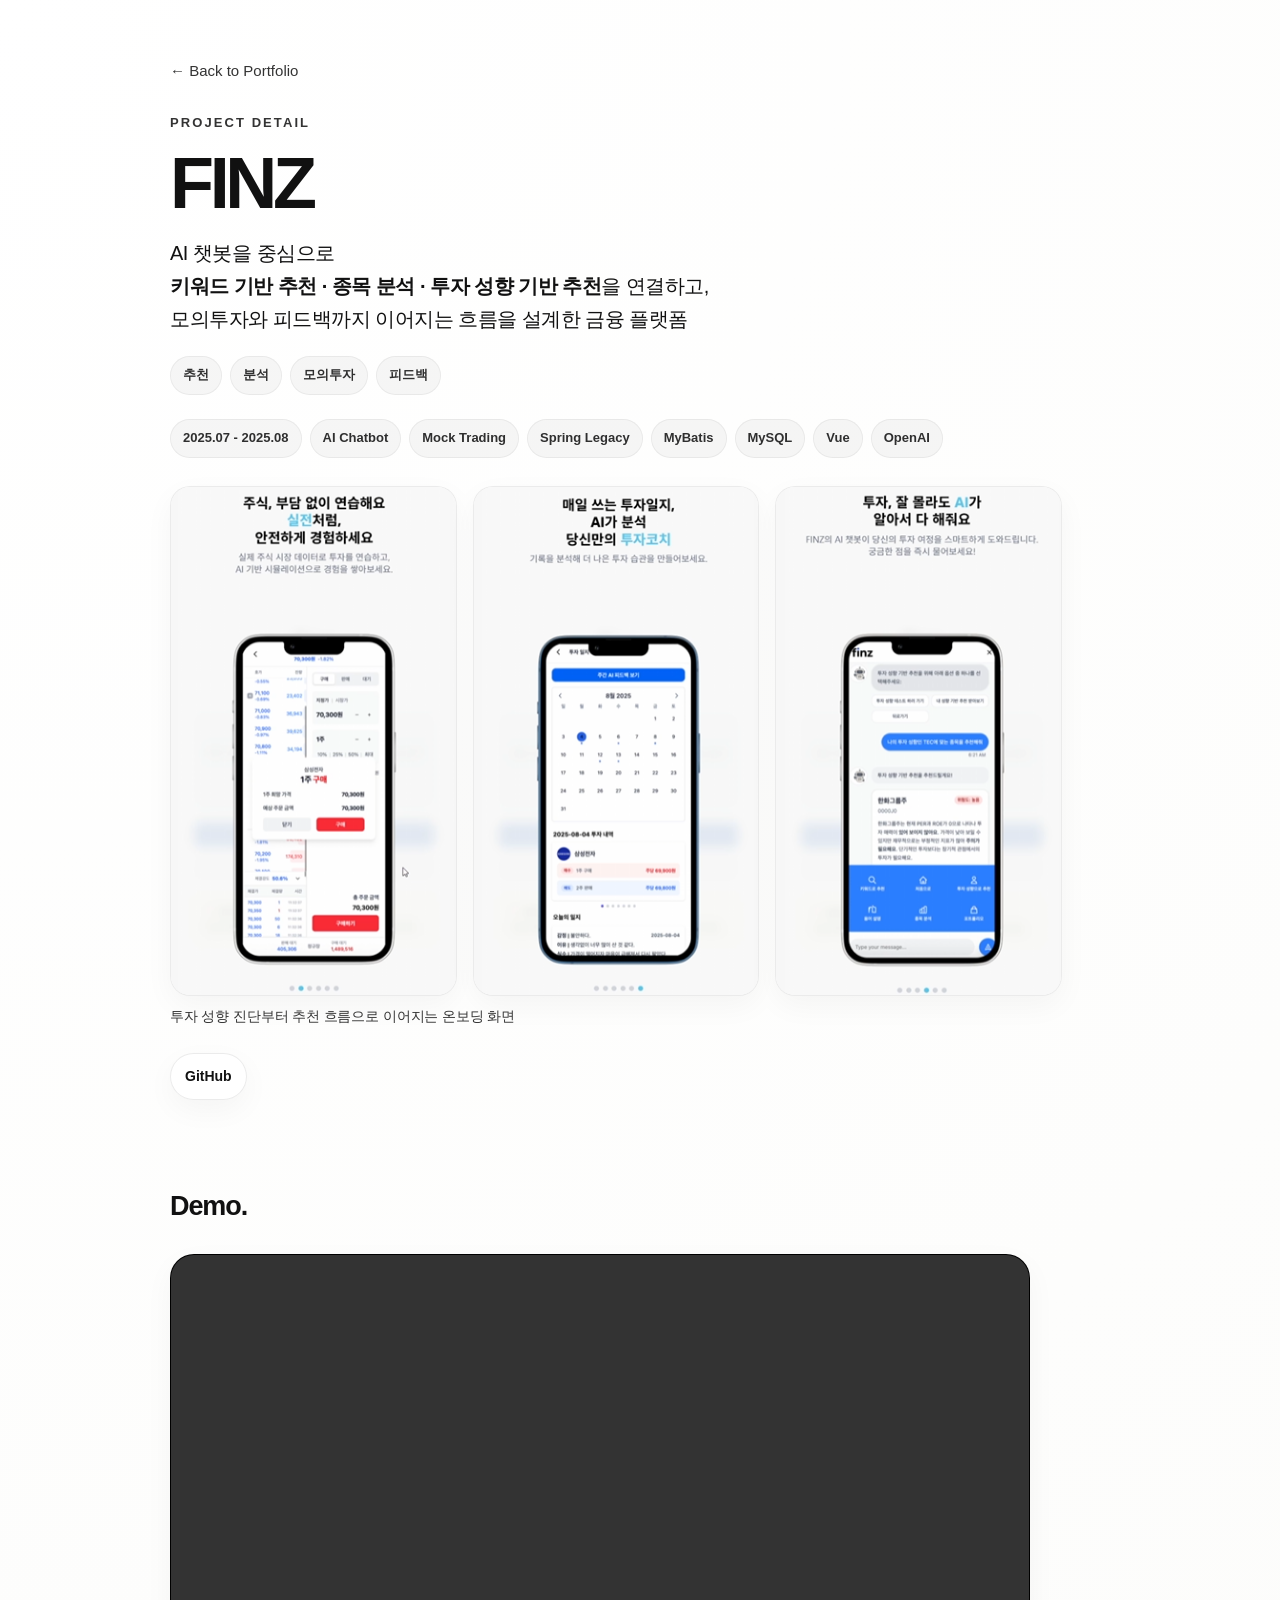
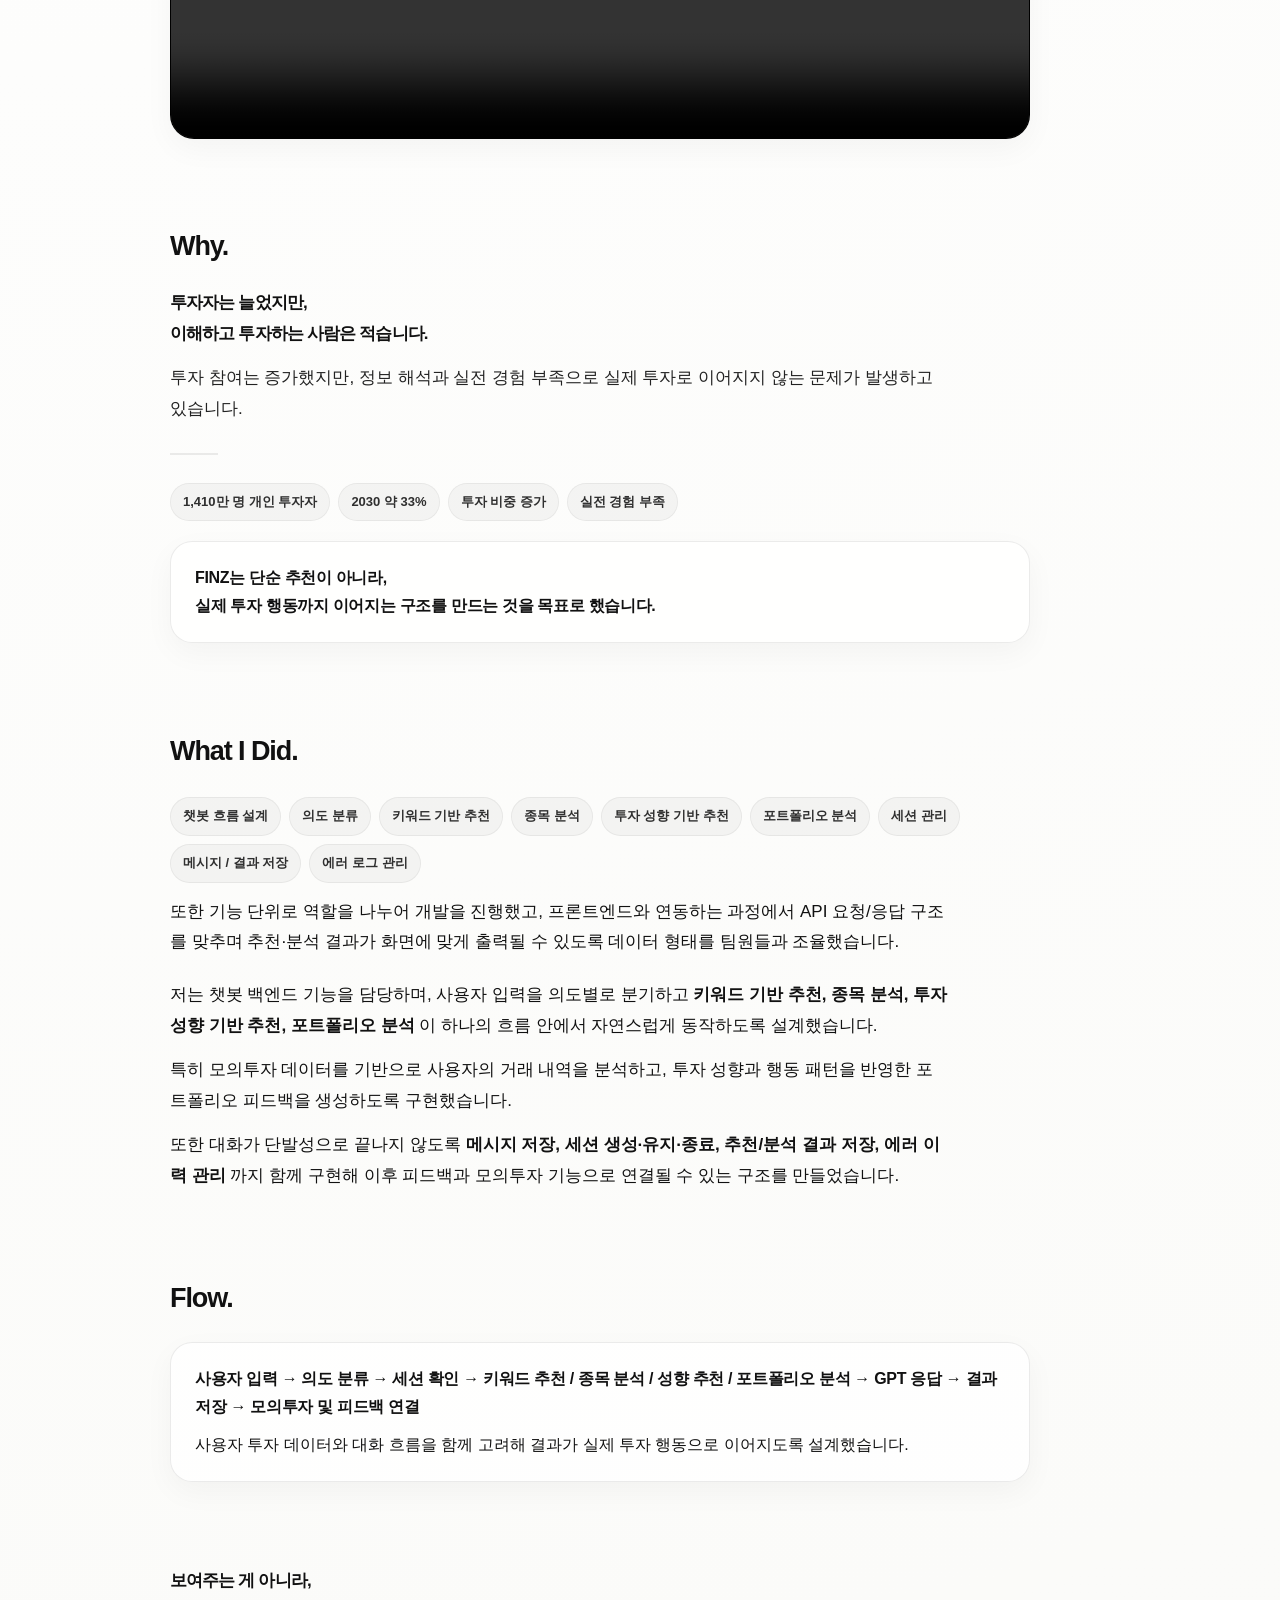
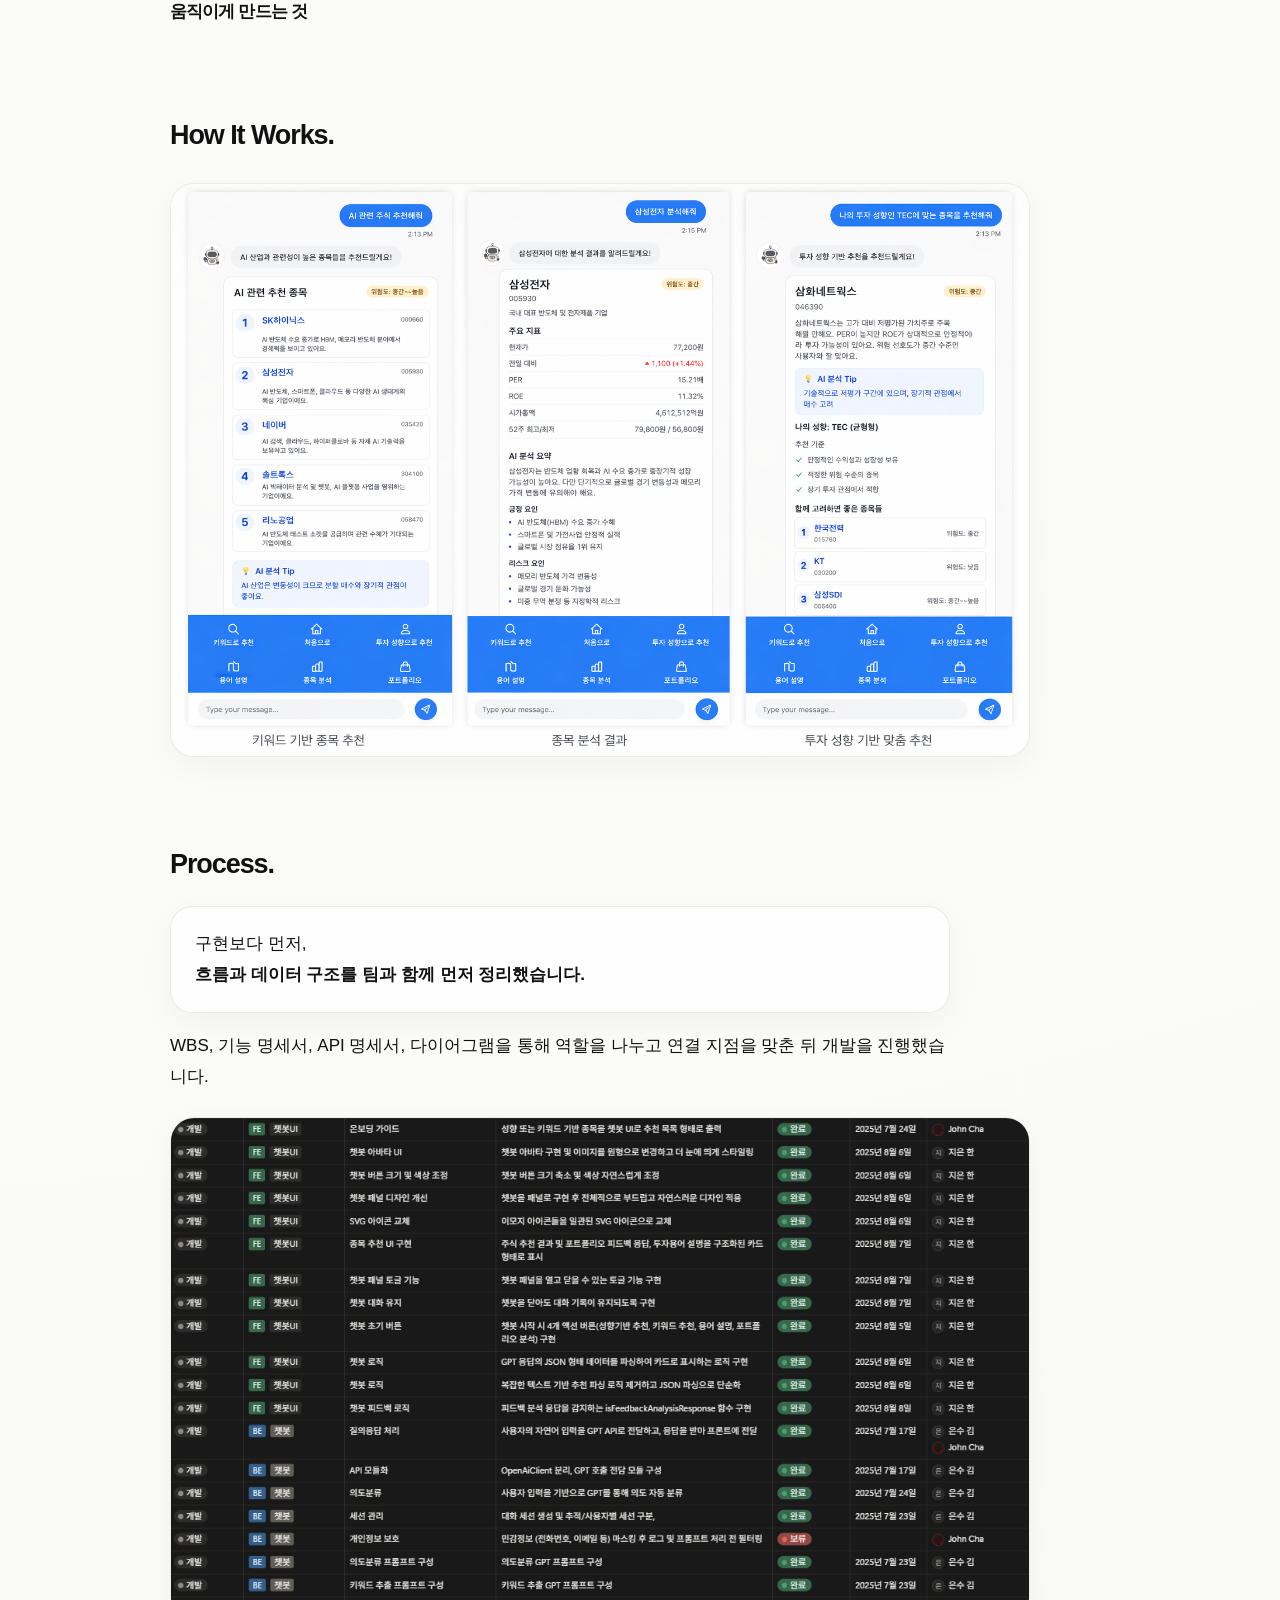
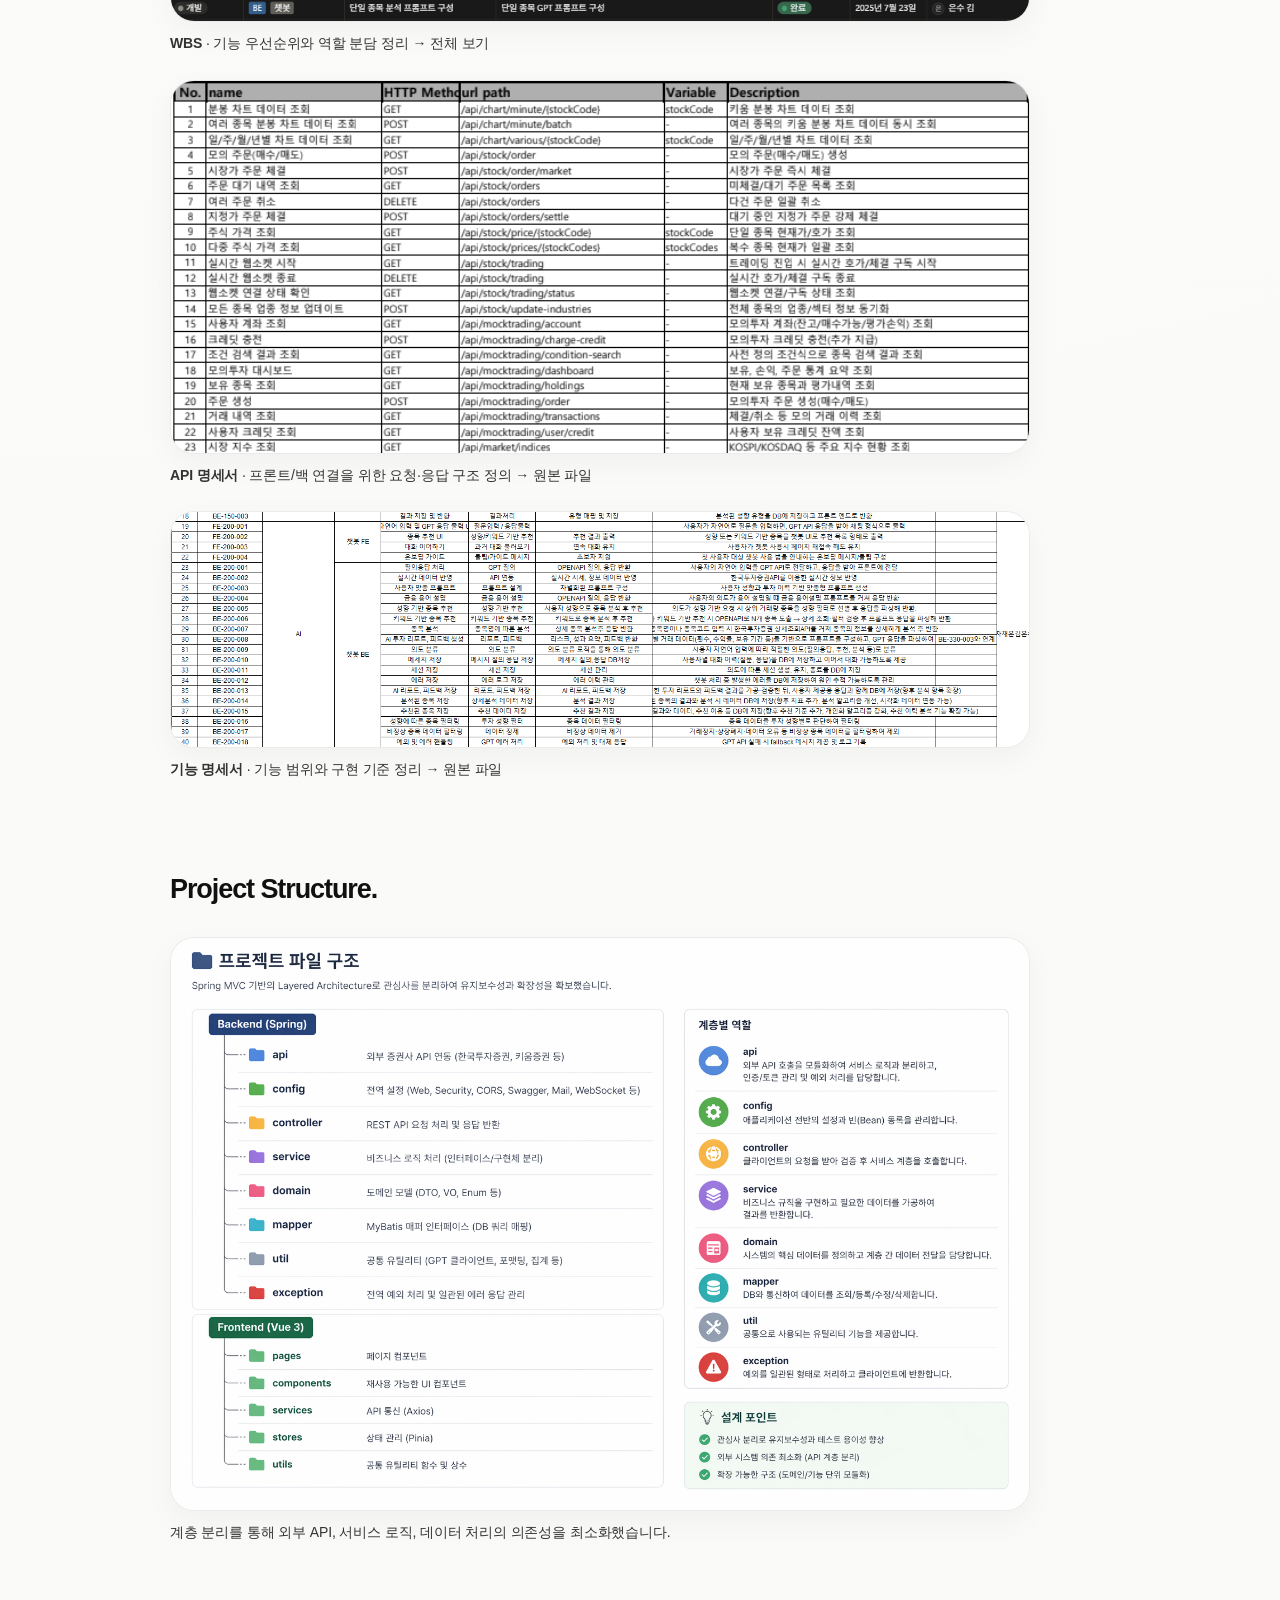
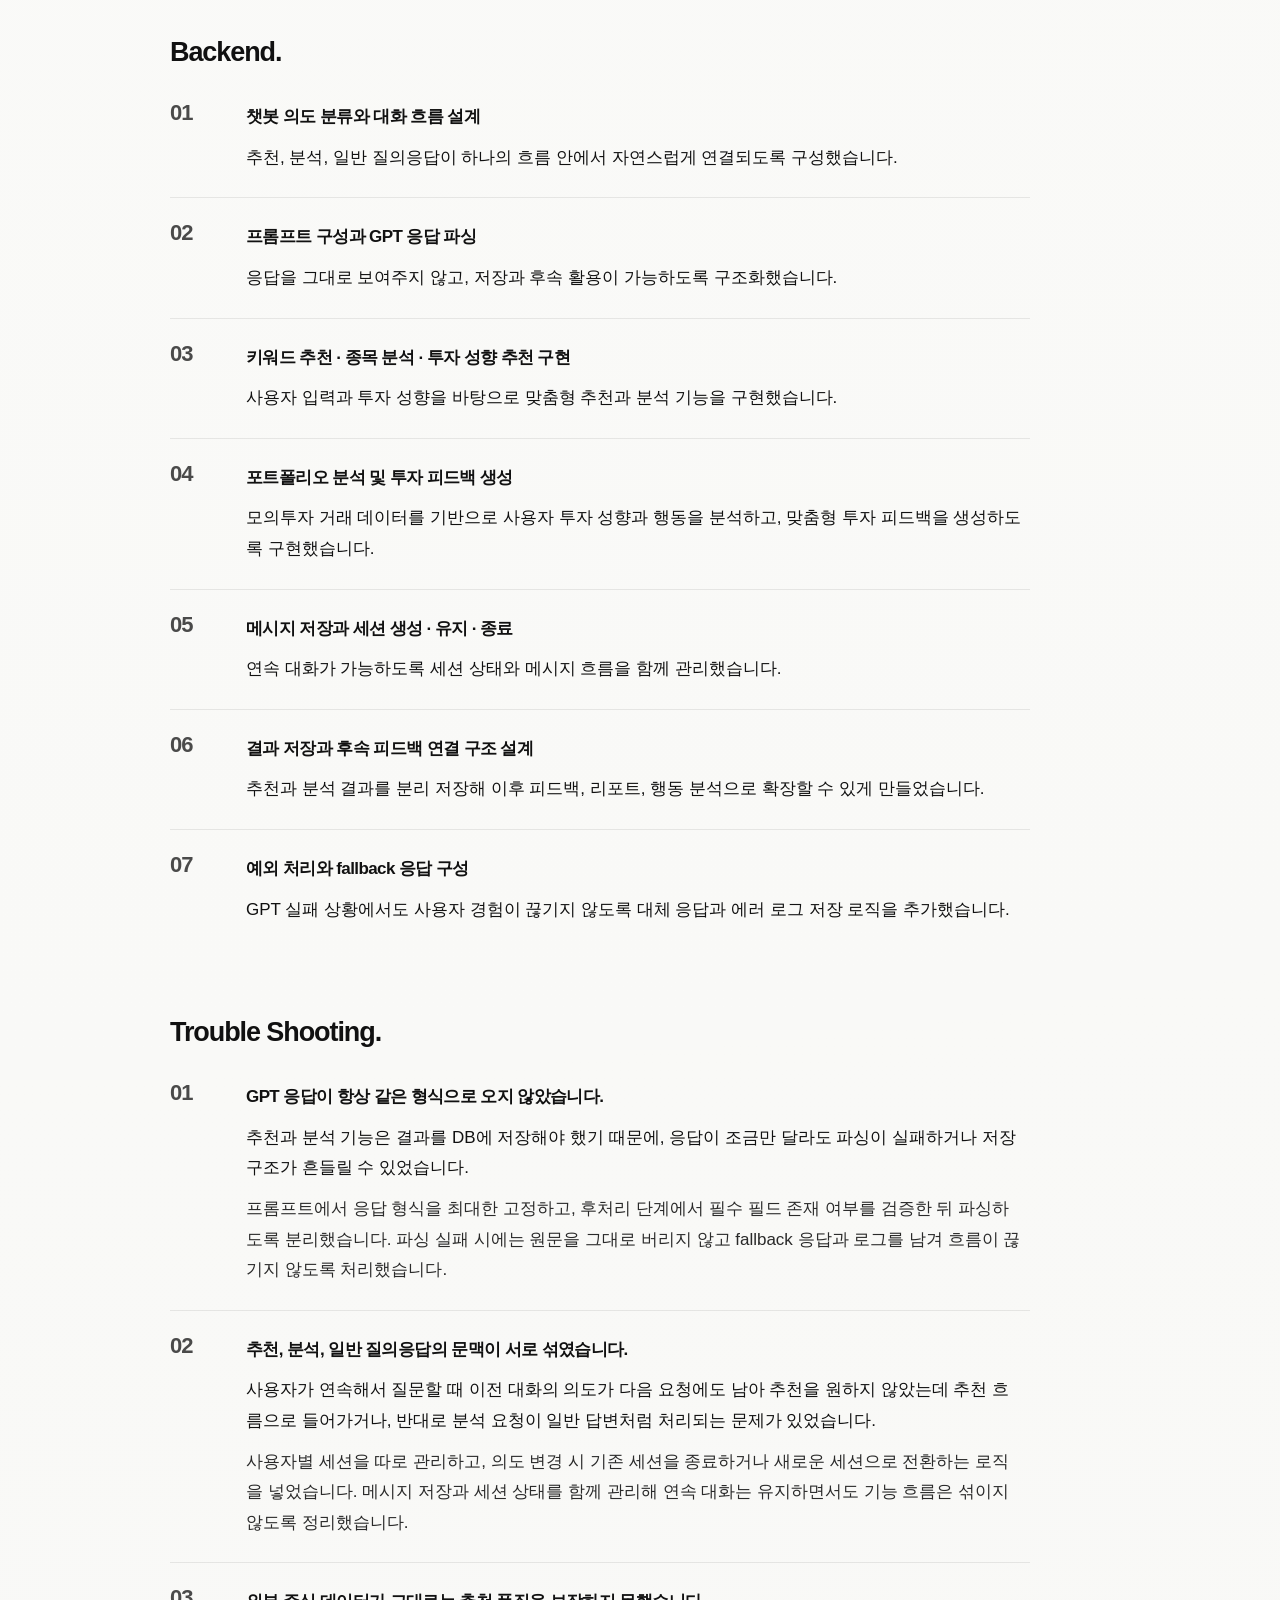
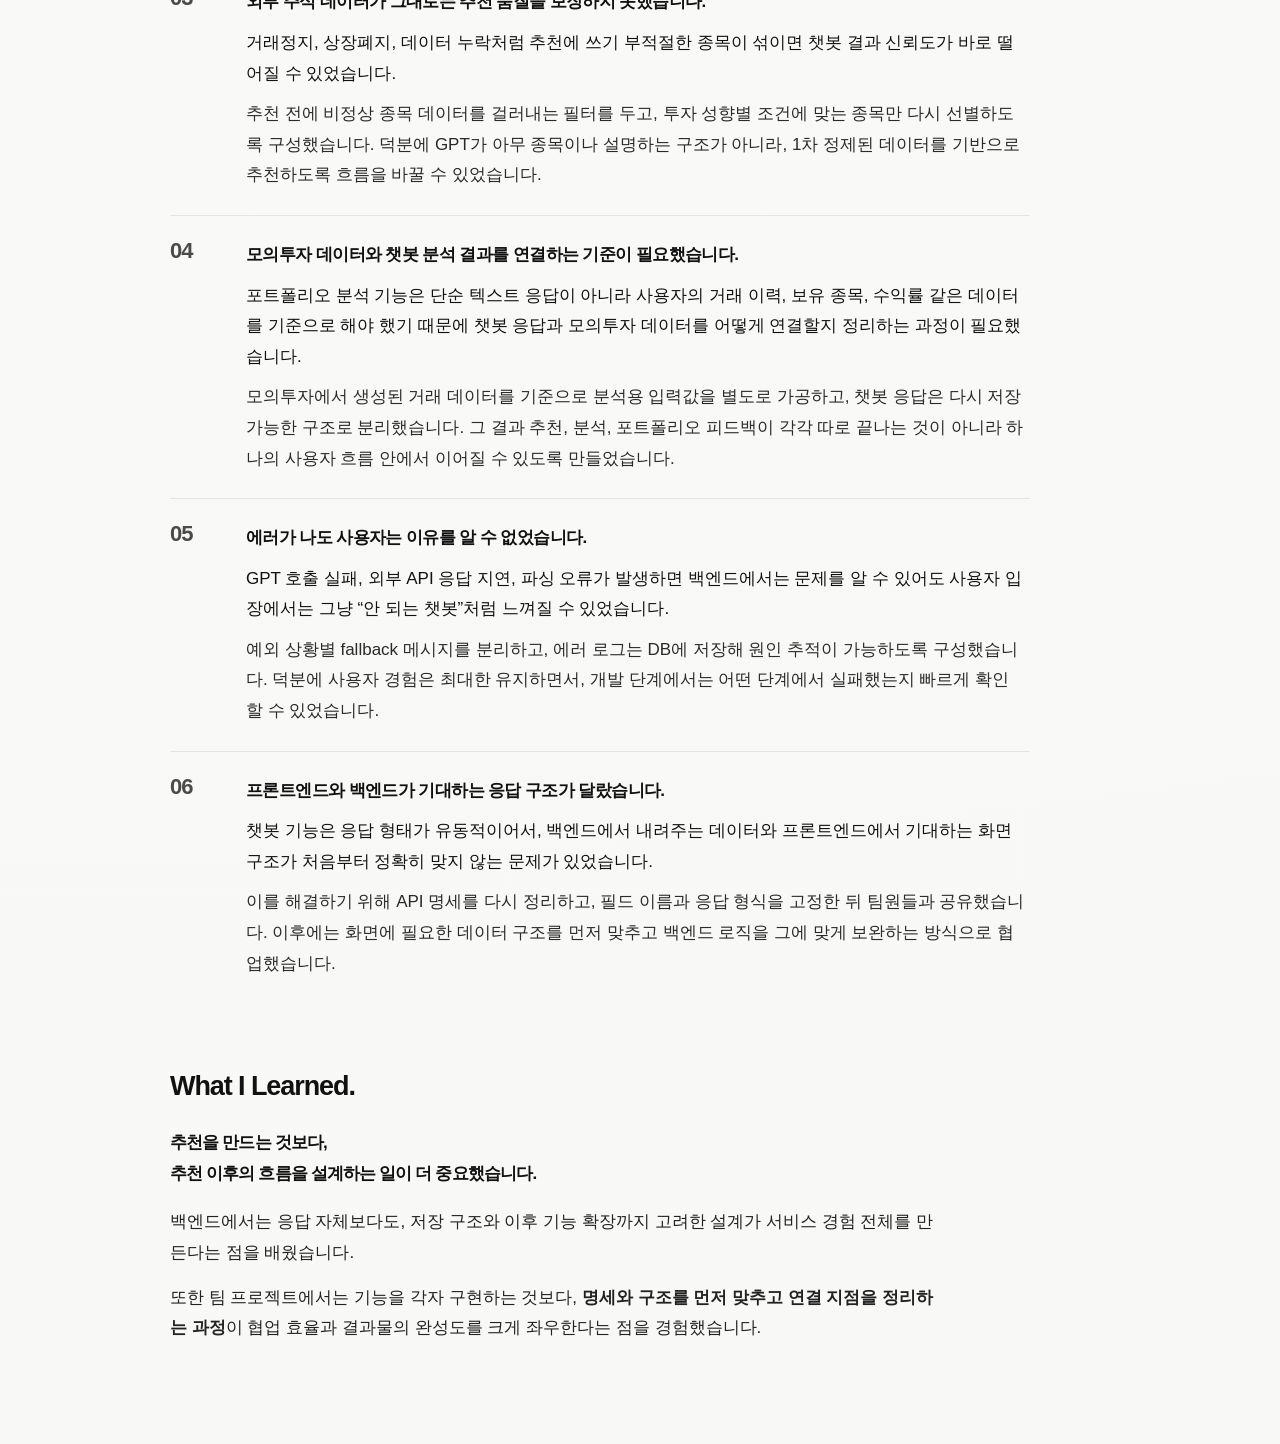
==== projects/finz.html @ 163c6992 "portfolio update" ====
<!doctype html>
<html lang="ko">
  <head>
    <meta charset="utf-8" />
    <meta name="viewport" content="width=device-width,initial-scale=1" />
    <title>FINZ | Project Detail</title>
    <link rel="stylesheet" href="../styles/main.css" />

    <style>
      .project-detail-wrap {
        max-width: 980px;
        margin: 0 auto;
        padding: 56px 20px 100px;
      }

      .back-link {
        display: inline-block;
        margin-bottom: 28px;
        font-size: 15px;
        color: var(--subtle);
      }

      .project-hero h1 {
        margin: 0;
        font-size: clamp(42px, 6vw, 72px);
        line-height: 1;
        letter-spacing: -0.06em;
      }

      .project-hero-sub {
        margin-top: 18px;
        max-width: 780px;
        font-size: 20px;
        line-height: 1.65;
        letter-spacing: -0.025em;
      }

      .project-meta {
        display: flex;
        flex-wrap: wrap;
        gap: 8px;
        margin-top: 24px;
      }

      .project-links {
        display: flex;
        flex-wrap: wrap;
        gap: 10px;
        margin-top: 24px;
      }

      .project-link-btn {
        display: inline-flex;
        align-items: center;
        padding: 10px 14px;
        border-radius: 999px;
        background: rgba(255, 255, 255, 0.92);
        border: 1px solid var(--line);
        box-shadow: var(--shadow);
        font-size: 14px;
        font-weight: 600;
      }

      .detail-section {
        margin-top: 84px;
      }

      .detail-section h2 {
        margin: 0 0 18px;
        font-size: 27px;
        letter-spacing: -0.04em;
      }

      .detail-section p {
        margin: 0;
        max-width: 780px;
        font-size: 17px;
        line-height: 1.8;
      }

      .detail-section p + p {
        margin-top: 14px;
      }

      .detail-list {
        margin: 0;
        padding-left: 20px;
        max-width: 820px;
        font-size: 17px;
        line-height: 1.8;
      }

      .detail-list li + li {
        margin-top: 12px;
      }

      .image-block {
        margin-top: 24px;
        max-width: 860px;
        border-radius: 24px;
        overflow: hidden;
        border: 1px solid var(--line);
        box-shadow: var(--shadow);
        background: var(--paper);
      }

      .image-block img {
        width: 100%;
        display: block;
        object-fit: cover;
      }

      .image-caption {
        margin-top: 10px;
        font-size: 14px;
        color: var(--subtle);
      }

      .video-wrap {
        margin-top: 24px;
        max-width: 860px;
        border-radius: 24px;
        overflow: hidden;
        border: 1px solid var(--line);
        box-shadow: var(--shadow);
        background: #000;
      }

      .video-wrap iframe,
      .video-wrap video {
        width: 100%;
        aspect-ratio: 16 / 9;
        display: block;
        border: 0;
      }

      .flow-box,
      .mini-highlight {
        margin-top: 20px;
        padding: 22px 24px;
        border-radius: 22px;
        border: 1px solid var(--line);
        background: rgba(255, 255, 255, 0.78);
        box-shadow: var(--shadow);
        max-width: 860px;
      }

      .flow-line {
        font-size: 16px;
        font-weight: 700;
        letter-spacing: -0.02em;
        line-height: 1.75;
      }

      .flow-desc {
        margin-top: 10px;
        font-size: 16px;
        line-height: 1.75;
      }

      .onboarding-row {
        display: flex;
        gap: 16px;
        margin-top: 28px;
        max-width: 860px;
      }

      .onboarding-row img {
        width: 33.333%;
        border-radius: 20px;
        border: 1px solid var(--line);
        box-shadow: var(--shadow);
        object-fit: cover;
        aspect-ratio: 9 / 16;
        background: var(--paper);
      }

      .role-summary {
        margin-top: 22px;
        max-width: 860px;
      }

      .role-summary .chips {
        margin-top: 0;
      }

      .section-quote {
        margin-top: 8px;
      }

      /* TYPO SECTION */
      .typo-list {
        max-width: 860px;
        margin-top: 8px;
      }

      .typo-item {
        display: grid;
        grid-template-columns: 58px minmax(0, 1fr);
        gap: 18px;
        padding: 24px 0;
        border-bottom: 1px solid rgba(0, 0, 0, 0.08);
      }

      .typo-item:first-child {
        padding-top: 8px;
      }

      .typo-item:last-child {
        border-bottom: none;
        padding-bottom: 0;
      }

      .typo-num {
        font-size: 22px;
        line-height: 1;
        font-weight: 700;
        letter-spacing: -0.05em;
        color: rgba(0, 0, 0, 0.7);
      }

      .typo-body p {
        margin: 0;
        max-width: 780px;
      }

      .typo-title {
        font-size: 22px;
        line-height: 1.4;
        letter-spacing: -0.035em;
        font-weight: 700;
        color: var(--text);
      }

      .typo-text {
        margin-top: 10px !important;
        font-size: 16px;
        line-height: 1.8;
        color: var(--text);
      }

      .typo-sub {
        margin-top: 10px !important;
        font-size: 15px;
        line-height: 1.75;
        color: #2a2a2a;
      }

      @media (max-width: 820px) {
        .project-detail-wrap {
          padding: 28px 16px 80px;
        }

        .detail-section p,
        .detail-list,
        .flow-box,
        .mini-highlight,
        .image-block,
        .video-wrap,
        .role-summary,
        .typo-list {
          max-width: 100%;
        }

        .onboarding-row {
          flex-direction: column;
        }

        .onboarding-row img {
          width: 100%;
        }

        .typo-item {
          grid-template-columns: 1fr;
          gap: 12px;
        }

        .typo-num {
          font-size: 18px;
        }

        .typo-title {
          font-size: 20px;
        }
      }
    </style>
  </head>

  <body>
    <div class="project-detail-wrap">
      <a href="../index.html" class="back-link reveal">← Back to Portfolio</a>

      <!-- HERO -->
      <section class="project-hero">
        <p class="eyebrow reveal delay-1">PROJECT DETAIL</p>
        <h1 class="reveal delay-2">FINZ</h1>

        <p class="project-hero-sub reveal delay-3">
          AI 챗봇을 중심으로<br />
          <strong>키워드 기반 추천 · 종목 분석 · 투자 성향 기반 추천</strong>을
          연결하고,<br />
          모의투자와 피드백까지 이어지는 흐름을 설계한 금융 플랫폼
        </p>

        <div class="chips reveal delay-4" style="margin-top: 18px">
          <span class="chip">추천</span>
          <span class="chip">분석</span>
          <span class="chip">모의투자</span>
          <span class="chip">피드백</span>
        </div>

        <div class="project-meta reveal delay-4">
          <span class="chip">2025.07 - 2025.08</span>
          <span class="chip">AI Chatbot</span>
          <span class="chip">Mock Trading</span>
          <span class="chip">Spring Legacy</span>
          <span class="chip">MyBatis</span>
          <span class="chip">MySQL</span>
          <span class="chip">Vue</span>
          <span class="chip">OpenAI</span>
        </div>

        <div class="onboarding-row reveal delay-4">
          <img src="../assets/finz_onboarding1.png" alt="FINZ onboarding 1" />
          <img src="../assets/finz_onboarding2.png" alt="FINZ onboarding 2" />
          <img src="../assets/finz_onboarding3.png" alt="FINZ onboarding 3" />
        </div>

        <div class="image-caption reveal delay-4">
          투자 성향 진단부터 추천 흐름으로 이어지는 온보딩 화면
        </div>

        <div class="project-links reveal delay-4">
          <a
            class="project-link-btn"
            href="https://github.com/KB-PROJECT-FINZ"
            target="_blank"
            rel="noreferrer"
            >GitHub</a
          >
        </div>
      </section>

      <!-- DEMO VIDEO -->
      <section class="detail-section reveal">
        <h2>Demo.</h2>

        <div class="video-wrap">
          <video controls>
            <source src="../assets/finz_demo.mp4" type="video/mp4" />
          </video>
        </div>
      </section>

      <!-- WHY -->
      <section class="detail-section reveal">
        <h2>Why.</h2>

        <p class="quote-big section-quote">
          투자자는 늘었지만,<br />
          이해하고 투자하는 사람은 적습니다.
        </p>

        <p class="quote-sub">
          투자 참여는 증가했지만, 정보 해석과 실전 경험 부족으로 실제 투자로
          이어지지 않는 문제가 발생하고 있습니다.
        </p>

        <div class="divider"></div>

        <div class="chips">
          <span class="chip">1,410만 명 개인 투자자</span>
          <span class="chip">2030 약 33%</span>
          <span class="chip">투자 비중 증가</span>
          <span class="chip">실전 경험 부족</span>
        </div>

        <div class="mini-highlight">
          <div class="flow-line">
            FINZ는 단순 추천이 아니라,<br />
            실제 투자 행동까지 이어지는 구조를 만드는 것을 목표로 했습니다.
          </div>
        </div>
      </section>

      <!-- WHAT I DID -->
      <section class="detail-section reveal">
        <h2>What I Did.</h2>

        <div class="role-summary">
          <div class="chips">
            <span class="chip">챗봇 흐름 설계</span>
            <span class="chip">의도 분류</span>
            <span class="chip">키워드 기반 추천</span>
            <span class="chip">종목 분석</span>
            <span class="chip">투자 성향 기반 추천</span>
            <span class="chip">포트폴리오 분석</span>
            <span class="chip">세션 관리</span>
            <span class="chip">메시지 / 결과 저장</span>
            <span class="chip">에러 로그 관리</span>
          </div>

          <p style="margin-top: 14px">
            또한 기능 단위로 역할을 나누어 개발을 진행했고, 프론트엔드와
            연동하는 과정에서 API 요청/응답 구조를 맞추며 추천·분석 결과가
            화면에 맞게 출력될 수 있도록 데이터 형태를 팀원들과 조율했습니다.
          </p>
        </div>

        <p style="margin-top: 22px">
          저는 챗봇 백엔드 기능을 담당하며, 사용자 입력을 의도별로 분기하고
          <strong>
            키워드 기반 추천, 종목 분석, 투자 성향 기반 추천, 포트폴리오 분석 </strong
          >이 하나의 흐름 안에서 자연스럽게 동작하도록 설계했습니다.
        </p>

        <p style="margin-top: 14px">
          특히 모의투자 데이터를 기반으로 사용자의 거래 내역을 분석하고, 투자
          성향과 행동 패턴을 반영한 포트폴리오 피드백을 생성하도록 구현했습니다.
        </p>

        <p style="margin-top: 14px">
          또한 대화가 단발성으로 끝나지 않도록
          <strong>
            메시지 저장, 세션 생성·유지·종료, 추천/분석 결과 저장, 에러 이력
            관리 </strong
          >까지 함께 구현해 이후 피드백과 모의투자 기능으로 연결될 수 있는
          구조를 만들었습니다.
        </p>
      </section>

      <!-- FLOW -->
      <section class="detail-section reveal">
        <h2>Flow.</h2>

        <div class="flow-box">
          <div class="flow-line">
            사용자 입력 → 의도 분류 → 세션 확인 → 키워드 추천 / 종목 분석 / 성향
            추천 / 포트폴리오 분석 → GPT 응답 → 결과 저장 → 모의투자 및 피드백
            연결
          </div>

          <div class="flow-desc">
            사용자 투자 데이터와 대화 흐름을 함께 고려해 결과가 실제 투자
            행동으로 이어지도록 설계했습니다.
          </div>
        </div>
      </section>

      <section class="detail-section reveal">
        <p class="quote-big">
          보여주는 게 아니라,<br />
          움직이게 만드는 것
        </p>
      </section>

      <section class="detail-section reveal">
        <h2>How It Works.</h2>

        <div class="image-block">
          <img src="../assets/finz_chatbot.png" />
        </div>
      </section>

      <section class="detail-section reveal">
        <h2>Process.</h2>

        <p class="mini-highlight">
          구현보다 먼저,<br />
          <strong>흐름과 데이터 구조를 팀과 함께 먼저 정리했습니다.</strong>
        </p>

        <p style="margin-top: 18px">
          WBS, 기능 명세서, API 명세서, 다이어그램을 통해 역할을 나누고 연결
          지점을 맞춘 뒤 개발을 진행했습니다.
        </p>

        <div class="image-block">
          <img src="../assets/finz_wbs_preview.png" />
        </div>
        <div class="image-caption">
          <strong>WBS</strong> · 기능 우선순위와 역할 분담 정리
          <a
            href="https://scythe-bunny-5d7.notion.site/23189c4f40bf80469831d67e30d426fb?v=23189c4f40bf80dba128000cf186b142"
            target="_blank"
          >
            → 전체 보기
          </a>
        </div>

        <div class="image-block">
          <img src="../assets/finz_api_preview.png" />
        </div>
        <div class="image-caption">
          <strong>API 명세서</strong> · 프론트/백 연결을 위한 요청·응답 구조
          정의
          <a href="../assets/finz_api.pdf" target="_blank">→ 원본 파일</a>
        </div>

        <div class="image-block">
          <img src="../assets/finz_FRS_preview.png" />
        </div>
        <div class="image-caption">
          <strong>기능 명세서</strong> · 기능 범위와 구현 기준 정리
          <a href="../assets/finz_FRS.xlsx" target="_blank">→ 원본 파일</a>
        </div>
      </section>

      <!-- PROJECT STRUCTURE -->
      <section class="detail-section reveal">
        <h2>Project Structure.</h2>

        <div class="image-block">
          <img src="../assets/finz_structure.png" alt="project structure" />
        </div>

        <div class="image-caption">
          계층 분리를 통해 외부 API, 서비스 로직, 데이터 처리의 의존성을
          최소화했습니다.
        </div>
      </section>

      <!-- BACKEND -->
      <section class="detail-section reveal">
        <h2>Backend.</h2>

        <div class="typo-list">
          <div class="typo-item">
            <div class="typo-num">01</div>
            <div class="typo-body">
              <p class="typo-title">챗봇 의도 분류와 대화 흐름 설계</p>
              <p class="typo-text">
                추천, 분석, 일반 질의응답이 하나의 흐름 안에서 자연스럽게
                연결되도록 구성했습니다.
              </p>
            </div>
          </div>

          <div class="typo-item">
            <div class="typo-num">02</div>
            <div class="typo-body">
              <p class="typo-title">프롬프트 구성과 GPT 응답 파싱</p>
              <p class="typo-text">
                응답을 그대로 보여주지 않고, 저장과 후속 활용이 가능하도록
                구조화했습니다.
              </p>
            </div>
          </div>

          <div class="typo-item">
            <div class="typo-num">03</div>
            <div class="typo-body">
              <p class="typo-title">
                키워드 추천 · 종목 분석 · 투자 성향 추천 구현
              </p>
              <p class="typo-text">
                사용자 입력과 투자 성향을 바탕으로 맞춤형 추천과 분석 기능을
                구현했습니다.
              </p>
            </div>
          </div>

          <div class="typo-item">
            <div class="typo-num">04</div>
            <div class="typo-body">
              <p class="typo-title">포트폴리오 분석 및 투자 피드백 생성</p>
              <p class="typo-text">
                모의투자 거래 데이터를 기반으로 사용자 투자 성향과 행동을
                분석하고, 맞춤형 투자 피드백을 생성하도록 구현했습니다.
              </p>
            </div>
          </div>

          <div class="typo-item">
            <div class="typo-num">05</div>
            <div class="typo-body">
              <p class="typo-title">메시지 저장과 세션 생성 · 유지 · 종료</p>
              <p class="typo-text">
                연속 대화가 가능하도록 세션 상태와 메시지 흐름을 함께
                관리했습니다.
              </p>
            </div>
          </div>

          <div class="typo-item">
            <div class="typo-num">06</div>
            <div class="typo-body">
              <p class="typo-title">결과 저장과 후속 피드백 연결 구조 설계</p>
              <p class="typo-text">
                추천과 분석 결과를 분리 저장해 이후 피드백, 리포트, 행동
                분석으로 확장할 수 있게 만들었습니다.
              </p>
            </div>
          </div>

          <div class="typo-item">
            <div class="typo-num">07</div>
            <div class="typo-body">
              <p class="typo-title">예외 처리와 fallback 응답 구성</p>
              <p class="typo-text">
                GPT 실패 상황에서도 사용자 경험이 끊기지 않도록 대체 응답과 에러
                로그 저장 로직을 추가했습니다.
              </p>
            </div>
          </div>
        </div>
      </section>
      <!-- TROUBLE SHOOTING -->
      <section class="detail-section reveal">
        <h2>Trouble Shooting.</h2>

        <div class="typo-list">
          <div class="typo-item">
            <div class="typo-num">01</div>
            <div class="typo-body">
              <p class="typo-title">
                GPT 응답이 항상 같은 형식으로 오지 않았습니다.
              </p>
              <p class="typo-text">
                추천과 분석 기능은 결과를 DB에 저장해야 했기 때문에, 응답이
                조금만 달라도 파싱이 실패하거나 저장 구조가 흔들릴 수
                있었습니다.
              </p>
              <p class="typo-sub">
                프롬프트에서 응답 형식을 최대한 고정하고, 후처리 단계에서 필수
                필드 존재 여부를 검증한 뒤 파싱하도록 분리했습니다. 파싱 실패
                시에는 원문을 그대로 버리지 않고 fallback 응답과 로그를 남겨
                흐름이 끊기지 않도록 처리했습니다.
              </p>
            </div>
          </div>

          <div class="typo-item">
            <div class="typo-num">02</div>
            <div class="typo-body">
              <p class="typo-title">
                추천, 분석, 일반 질의응답의 문맥이 서로 섞였습니다.
              </p>
              <p class="typo-text">
                사용자가 연속해서 질문할 때 이전 대화의 의도가 다음 요청에도
                남아 추천을 원하지 않았는데 추천 흐름으로 들어가거나, 반대로
                분석 요청이 일반 답변처럼 처리되는 문제가 있었습니다.
              </p>
              <p class="typo-sub">
                사용자별 세션을 따로 관리하고, 의도 변경 시 기존 세션을
                종료하거나 새로운 세션으로 전환하는 로직을 넣었습니다. 메시지
                저장과 세션 상태를 함께 관리해 연속 대화는 유지하면서도 기능
                흐름은 섞이지 않도록 정리했습니다.
              </p>
            </div>
          </div>

          <div class="typo-item">
            <div class="typo-num">03</div>
            <div class="typo-body">
              <p class="typo-title">
                외부 주식 데이터가 그대로는 추천 품질을 보장하지 못했습니다.
              </p>
              <p class="typo-text">
                거래정지, 상장폐지, 데이터 누락처럼 추천에 쓰기 부적절한 종목이
                섞이면 챗봇 결과 신뢰도가 바로 떨어질 수 있었습니다.
              </p>
              <p class="typo-sub">
                추천 전에 비정상 종목 데이터를 걸러내는 필터를 두고, 투자 성향별
                조건에 맞는 종목만 다시 선별하도록 구성했습니다. 덕분에 GPT가
                아무 종목이나 설명하는 구조가 아니라, 1차 정제된 데이터를
                기반으로 추천하도록 흐름을 바꿀 수 있었습니다.
              </p>
            </div>
          </div>

          <div class="typo-item">
            <div class="typo-num">04</div>
            <div class="typo-body">
              <p class="typo-title">
                모의투자 데이터와 챗봇 분석 결과를 연결하는 기준이 필요했습니다.
              </p>
              <p class="typo-text">
                포트폴리오 분석 기능은 단순 텍스트 응답이 아니라 사용자의 거래
                이력, 보유 종목, 수익률 같은 데이터를 기준으로 해야 했기 때문에
                챗봇 응답과 모의투자 데이터를 어떻게 연결할지 정리하는 과정이
                필요했습니다.
              </p>
              <p class="typo-sub">
                모의투자에서 생성된 거래 데이터를 기준으로 분석용 입력값을
                별도로 가공하고, 챗봇 응답은 다시 저장 가능한 구조로
                분리했습니다. 그 결과 추천, 분석, 포트폴리오 피드백이 각각 따로
                끝나는 것이 아니라 하나의 사용자 흐름 안에서 이어질 수 있도록
                만들었습니다.
              </p>
            </div>
          </div>

          <div class="typo-item">
            <div class="typo-num">05</div>
            <div class="typo-body">
              <p class="typo-title">
                에러가 나도 사용자는 이유를 알 수 없었습니다.
              </p>
              <p class="typo-text">
                GPT 호출 실패, 외부 API 응답 지연, 파싱 오류가 발생하면
                백엔드에서는 문제를 알 수 있어도 사용자 입장에서는 그냥 “안 되는
                챗봇”처럼 느껴질 수 있었습니다.
              </p>
              <p class="typo-sub">
                예외 상황별 fallback 메시지를 분리하고, 에러 로그는 DB에 저장해
                원인 추적이 가능하도록 구성했습니다. 덕분에 사용자 경험은 최대한
                유지하면서, 개발 단계에서는 어떤 단계에서 실패했는지 빠르게
                확인할 수 있었습니다.
              </p>
            </div>
          </div>

          <div class="typo-item">
            <div class="typo-num">06</div>
            <div class="typo-body">
              <p class="typo-title">
                프론트엔드와 백엔드가 기대하는 응답 구조가 달랐습니다.
              </p>
              <p class="typo-text">
                챗봇 기능은 응답 형태가 유동적이어서, 백엔드에서 내려주는
                데이터와 프론트엔드에서 기대하는 화면 구조가 처음부터 정확히
                맞지 않는 문제가 있었습니다.
              </p>
              <p class="typo-sub">
                이를 해결하기 위해 API 명세를 다시 정리하고, 필드 이름과 응답
                형식을 고정한 뒤 팀원들과 공유했습니다. 이후에는 화면에 필요한
                데이터 구조를 먼저 맞추고 백엔드 로직을 그에 맞게 보완하는
                방식으로 협업했습니다.
              </p>
            </div>
          </div>
        </div>
      </section>

      <!-- LEARNED -->
      <section class="detail-section reveal">
        <h2>What I Learned.</h2>

        <p class="quote-big">
          추천을 만드는 것보다,<br />
          추천 이후의 흐름을 설계하는 일이 더 중요했습니다.
        </p>

        <p class="quote-sub" style="margin-top: 18px">
          백엔드에서는 응답 자체보다도, 저장 구조와 이후 기능 확장까지 고려한
          설계가 서비스 경험 전체를 만든다는 점을 배웠습니다.
        </p>

        <p class="quote-sub" style="margin-top: 14px">
          또한 팀 프로젝트에서는 기능을 각자 구현하는 것보다,
          <strong>명세와 구조를 먼저 맞추고 연결 지점을 정리하는 과정</strong>이
          협업 효율과 결과물의 완성도를 크게 좌우한다는 점을 경험했습니다.
        </p>
      </section>
    </div>

    <script>
      const observer = new IntersectionObserver(
        (entries) => {
          entries.forEach((entry) => {
            if (entry.isIntersecting) {
              entry.target.classList.add('show');
              observer.unobserve(entry.target);
            }
          });
        },
        {
          threshold: 0.12,
          rootMargin: '0px 0px -40px 0px',
        },
      );

      document.querySelectorAll('.reveal').forEach((el) => {
        observer.observe(el);
      });
    </script>
  </body>
</html>
---- styles/main.css ----
:root {
  --bg: #f8f8f6;
  --paper: #ffffff;
  --text: #111111;
  --muted: #202020;
  --subtle: #333333;
  --line: rgba(0, 0, 0, 0.08);
  --soft: rgba(0, 0, 0, 0.035);
  --radius: 24px;
  --shadow: 0 10px 30px rgba(0, 0, 0, 0.04);
}

.text-block ul {
  max-width: 720px;
}
.text-block li {
  margin-bottom: 18px;
  line-height: 1.8;
}
.divider {
  width: 48px;
  height: 2px;
  background: #111;
  margin: 28px 0;
  opacity: 0.08;
}

* {
  box-sizing: border-box;
}

html {
  scroll-behavior: smooth;
}

body {
  margin: 0;
  font-family:
    -apple-system, BlinkMacSystemFont, 'SF Pro Display', 'Segoe UI', Roboto,
    Arial, sans-serif;
  font-size: 17px;
  color: var(--text);
  background: radial-gradient(
    circle at top left,
    #ffffff 0%,
    #fbfbf9 35%,
    #f8f8f6 100%
  );
  line-height: 1.75;
}

a {
  color: inherit;
  text-decoration: none;
}

img {
  display: block;
  max-width: 100%;
}

.wrap {
  max-width: 1120px;
  margin: 0 auto;
  padding: 56px 20px 100px;
}

.section {
  margin-top: 92px;
}

.section-title {
  margin-bottom: 24px;
}

.section-title h2 {
  margin: 0;
  font-size: 22px;
  letter-spacing: -0.03em;
}

.chips {
  display: flex;
  flex-wrap: wrap;
  gap: 8px;
}

.chip {
  display: inline-flex;
  align-items: center;
  padding: 7px 12px;
  border-radius: 999px;
  background: var(--soft);
  border: 1px solid rgba(0, 0, 0, 0.05);
  font-size: 13px;
  font-weight: 600;
  color: #2f2f2f;
}

/* HERO */
.hero {
  display: grid;
  grid-template-columns: 300px minmax(0, 1fr);
  gap: 44px;
  align-items: center;
  min-height: 78vh;
}

.hero-image {
  border-radius: 32px;
  overflow: hidden;
  background: var(--paper);
  border: 1px solid var(--line);
  box-shadow: var(--shadow);
}

.image-caption {
  margin-top: 12px;
  font-size: 16px;
  line-height: 1.7;
  color: #2a2a2a;
  font-weight: 500;
  letter-spacing: -0.01em;
}
.hero-image img {
  width: 100%;
  aspect-ratio: 3 / 4;
  object-fit: cover;
}

.eyebrow {
  margin: 0 0 12px;
  font-size: 13px;
  letter-spacing: 0.16em;
  text-transform: uppercase;
  color: var(--subtle);
  font-weight: 700;
}

.hero h1 {
  margin: 0;
  font-size: clamp(48px, 7vw, 78px);
  line-height: 0.98;
  letter-spacing: -0.065em;
}

.hero-intro {
  margin-top: 24px;
  max-width: 760px;
  font-size: clamp(20px, 2vw, 26px);
  line-height: 1.55;
  letter-spacing: -0.025em;
  color: #1f1f1f;
}

.hero-sub {
  margin-top: 18px;
  max-width: 760px;
  font-size: 17px;
  color: var(--muted);
}

.hero-links {
  display: flex;
  flex-wrap: wrap;
  gap: 10px;
  margin-top: 24px;
}

.hero-link {
  display: inline-flex;
  align-items: center;
  padding: 10px 14px;
  border-radius: 999px;
  background: rgba(255, 255, 255, 0.92);
  border: 1px solid var(--line);
  box-shadow: var(--shadow);
  font-size: 14px;
  font-weight: 600;
  transition: transform 0.2s ease;
}

.hero-link:hover {
  transform: translateY(-2px);
}

.hero-tags {
  margin-top: 18px;
}

/* INFO */
.info-grid {
  display: grid;
  grid-template-columns: repeat(2, minmax(0, 1fr));
  gap: 28px 56px;
}

.info-block h3 {
  margin: 0 0 8px;
  font-size: 26px;
  letter-spacing: -0.04em;
}

.info-block p {
  margin: 0;
  font-size: 16px;
  color: var(--muted);
}

.info-block .chips {
  margin-top: 10px;
}

/* QUOTE */
.quote-big {
  margin: 0;
  max-width: 980px;
  font-size: clamp(30px, 4vw, 50px);
  line-height: 1.3;
  letter-spacing: -0.05em;
  font-weight: 700;
}

.quote-sub {
  margin-top: 14px;
  max-width: 780px;
  font-size: 17px;
  color: #222222;
}

/* TEXT SECTIONS */
.text-section {
  display: flex;
  flex-direction: column;
  gap: 34px;
}

.text-block {
  padding-bottom: 28px;
  border-bottom: 1px solid rgba(0, 0, 0, 0.06);
}

.text-block:last-child {
  border-bottom: none;
  padding-bottom: 0;
}

.text-block h3 {
  margin: 0 0 14px;
  font-size: 32px;
  letter-spacing: -0.04em;
}

.text-block p {
  margin-top: 22px;
  max-width: 680px;
}

.text-block p:first-of-type {
  margin-top: 15px;
}

.text-block ul {
  margin: 0;
  padding-left: 20px;
  color: var(--muted);
  font-size: 17px;
}

.text-block li + li {
  margin-top: 10px;
}

/* PROJECT TIMELINE */
.project-timeline-item + .project-timeline-item {
  margin-top: 24px;
}

.project-timeline-title {
  font-size: 18px;
  font-weight: 700;
  letter-spacing: -0.02em;
}

.project-timeline-period {
  display: block;
  margin-top: 2px;
  font-size: 15px;
  color: #444444;
}

.project-timeline-desc {
  margin-top: 6px;
  color: var(--muted);
  font-size: 17px;
}

/* PROJECT LIST */
.project-list {
  display: flex;
  flex-direction: column;
}

.project-row {
  display: grid;
  grid-template-columns: 160px 1fr auto;
  gap: 18px;
  align-items: start;
  padding: 22px 0;
  border-bottom: 1px solid rgba(0, 0, 0, 0.07);
  transition: transform 0.2s ease;
}

.project-row:hover {
  transform: translateX(4px);
}

.project-row:last-child {
  border-bottom: none;
}

.project-row-name {
  font-size: 18px;
  font-weight: 700;
  letter-spacing: -0.02em;
}

.project-row-main {
  min-width: 0;
}

.project-row-desc {
  margin: 0;
  font-size: 16px;
  color: var(--muted);
}

.project-row-stack {
  display: flex;
  flex-wrap: wrap;
  gap: 8px;
  margin-top: 10px;
}

.project-row-link {
  font-size: 14px;
  font-weight: 700;
  color: #111111;
  white-space: nowrap;
}

/* REVEAL */
.reveal {
  opacity: 0;
  transform: translateY(36px);
  transition:
    opacity 0.8s cubic-bezier(0.22, 1, 0.36, 1),
    transform 0.8s cubic-bezier(0.22, 1, 0.36, 1);
  will-change: opacity, transform;
}

.reveal.show {
  opacity: 1;
  transform: translateY(0);
}

.delay-1 {
  transition-delay: 0.05s;
}

.delay-2 {
  transition-delay: 0.1s;
}

.delay-3 {
  transition-delay: 0.15s;
}

.delay-4 {
  transition-delay: 0.2s;
}

@media (max-width: 980px) {
  .hero {
    grid-template-columns: 240px minmax(0, 1fr);
    min-height: auto;
  }
}

@media (max-width: 820px) {
  .wrap {
    padding: 28px 16px 80px;
  }

  .hero {
    grid-template-columns: 1fr;
    gap: 24px;
    min-height: auto;
  }

  .info-grid {
    grid-template-columns: 1fr;
  }

  .section {
    margin-top: 60px;
  }

  .text-block h3 {
    font-size: 28px;
  }

  .quote-big {
    font-size: 28px;
  }

  .project-row {
    grid-template-columns: 1fr;
    gap: 10px;
  }

  .project-row-link {
    margin-top: 4px;
  }
}

@media (prefers-reduced-motion: reduce) {
  html {
    scroll-behavior: auto;
  }

  .reveal,
  .reveal.show,
  .hero-link,
  .project-row {
    transition: none !important;
    transform: none !important;
    opacity: 1 !important;
  }
}
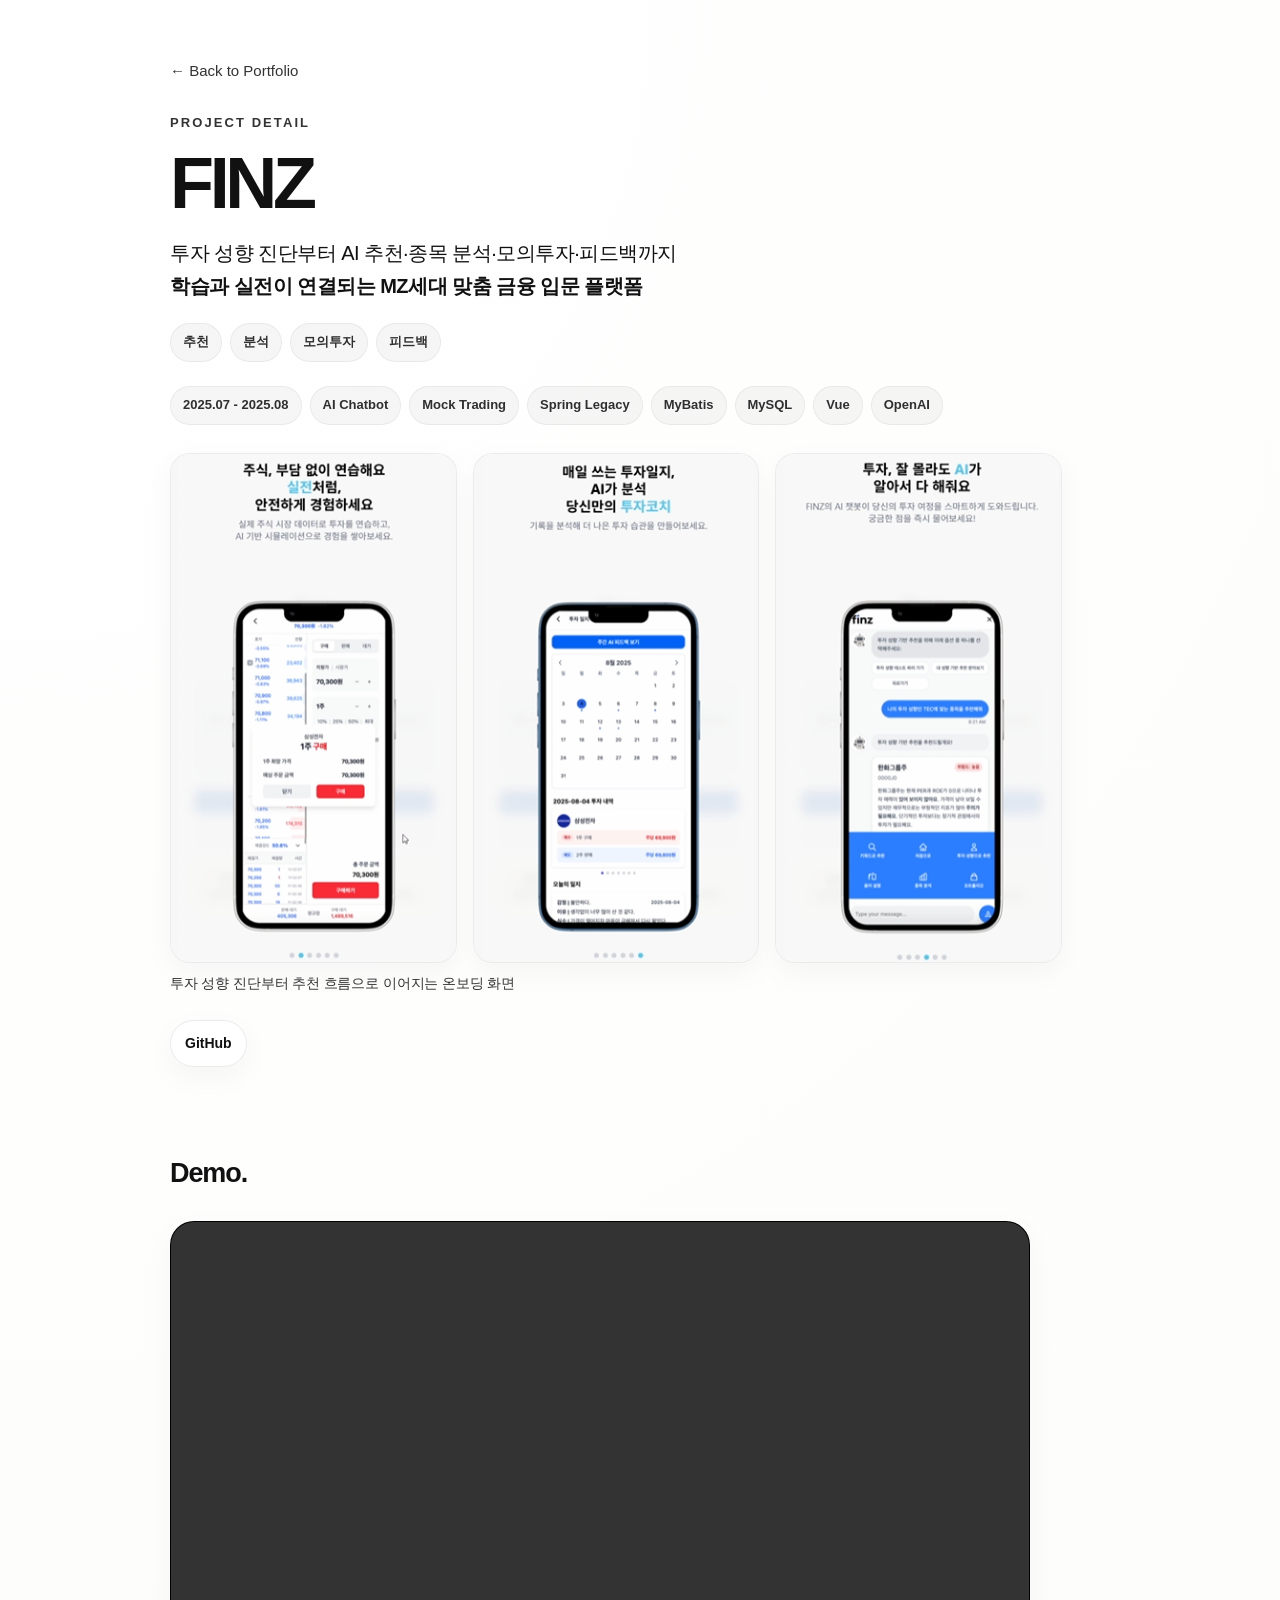
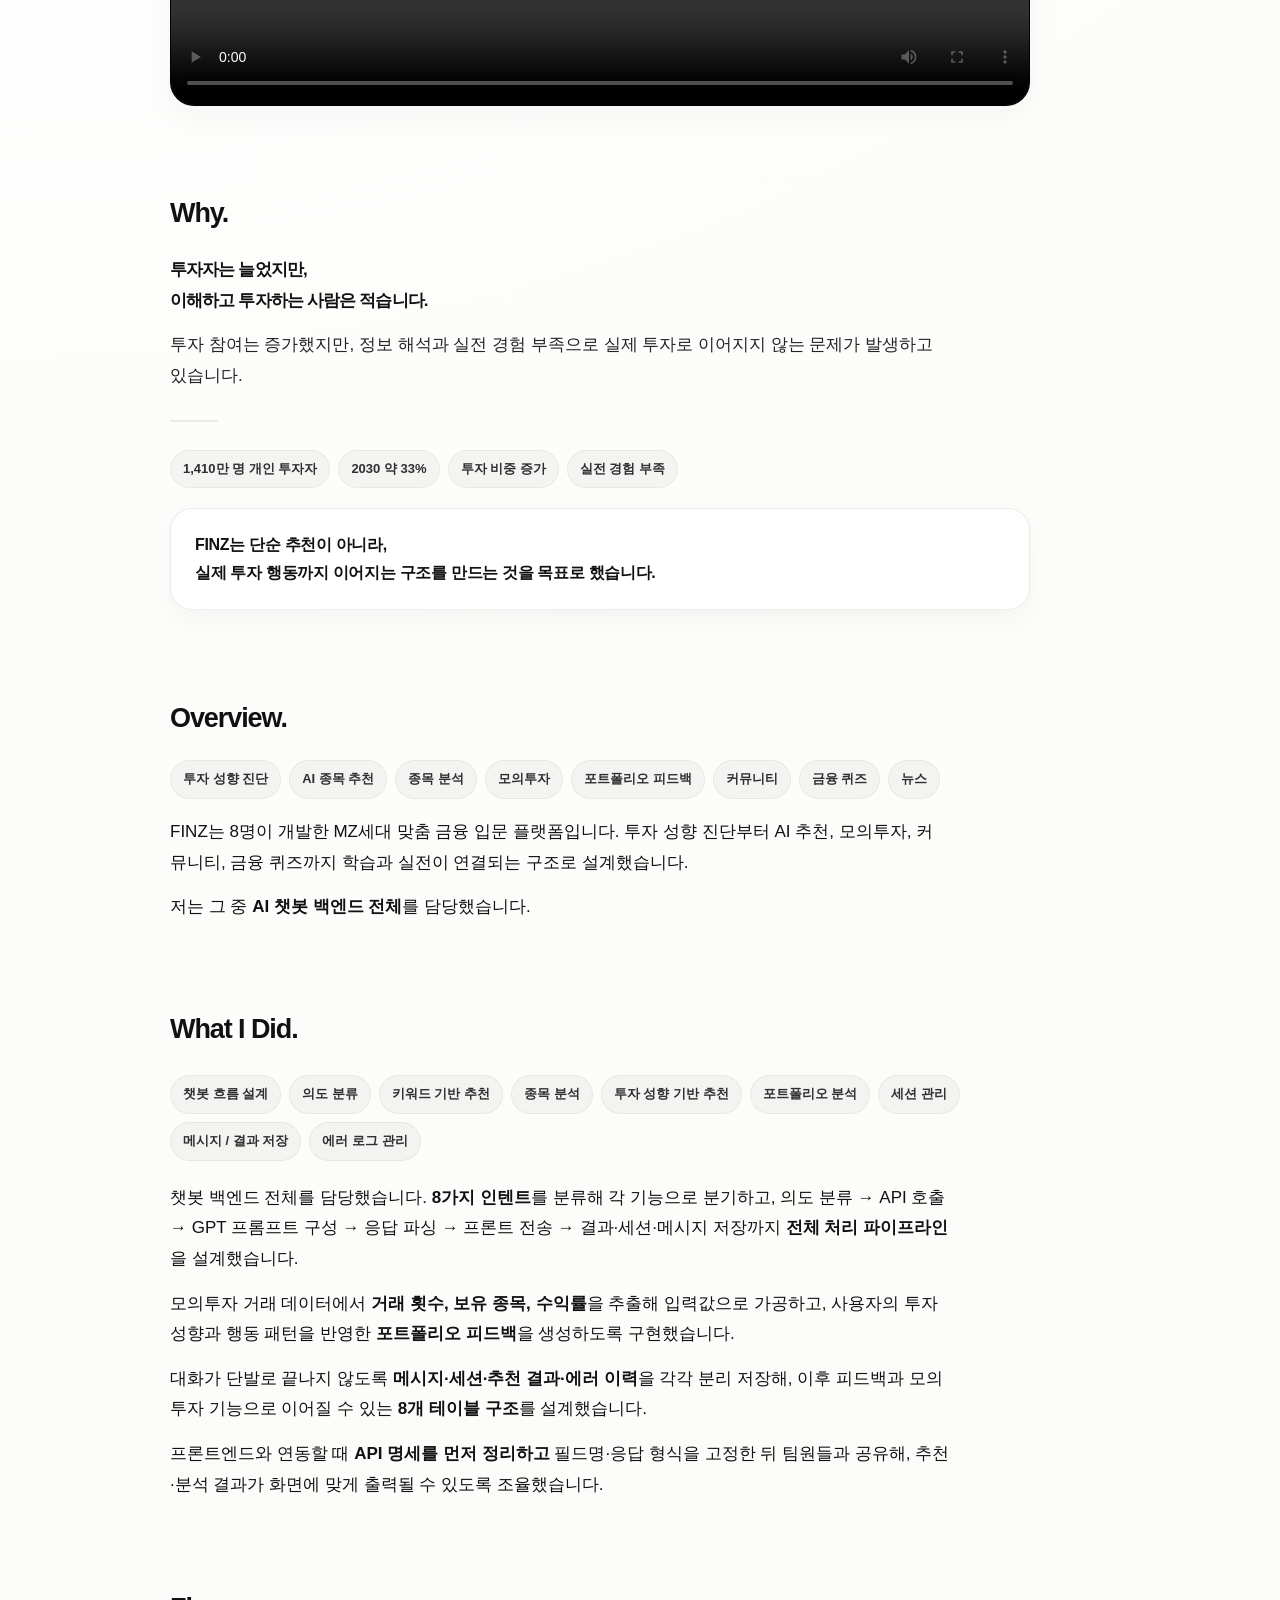
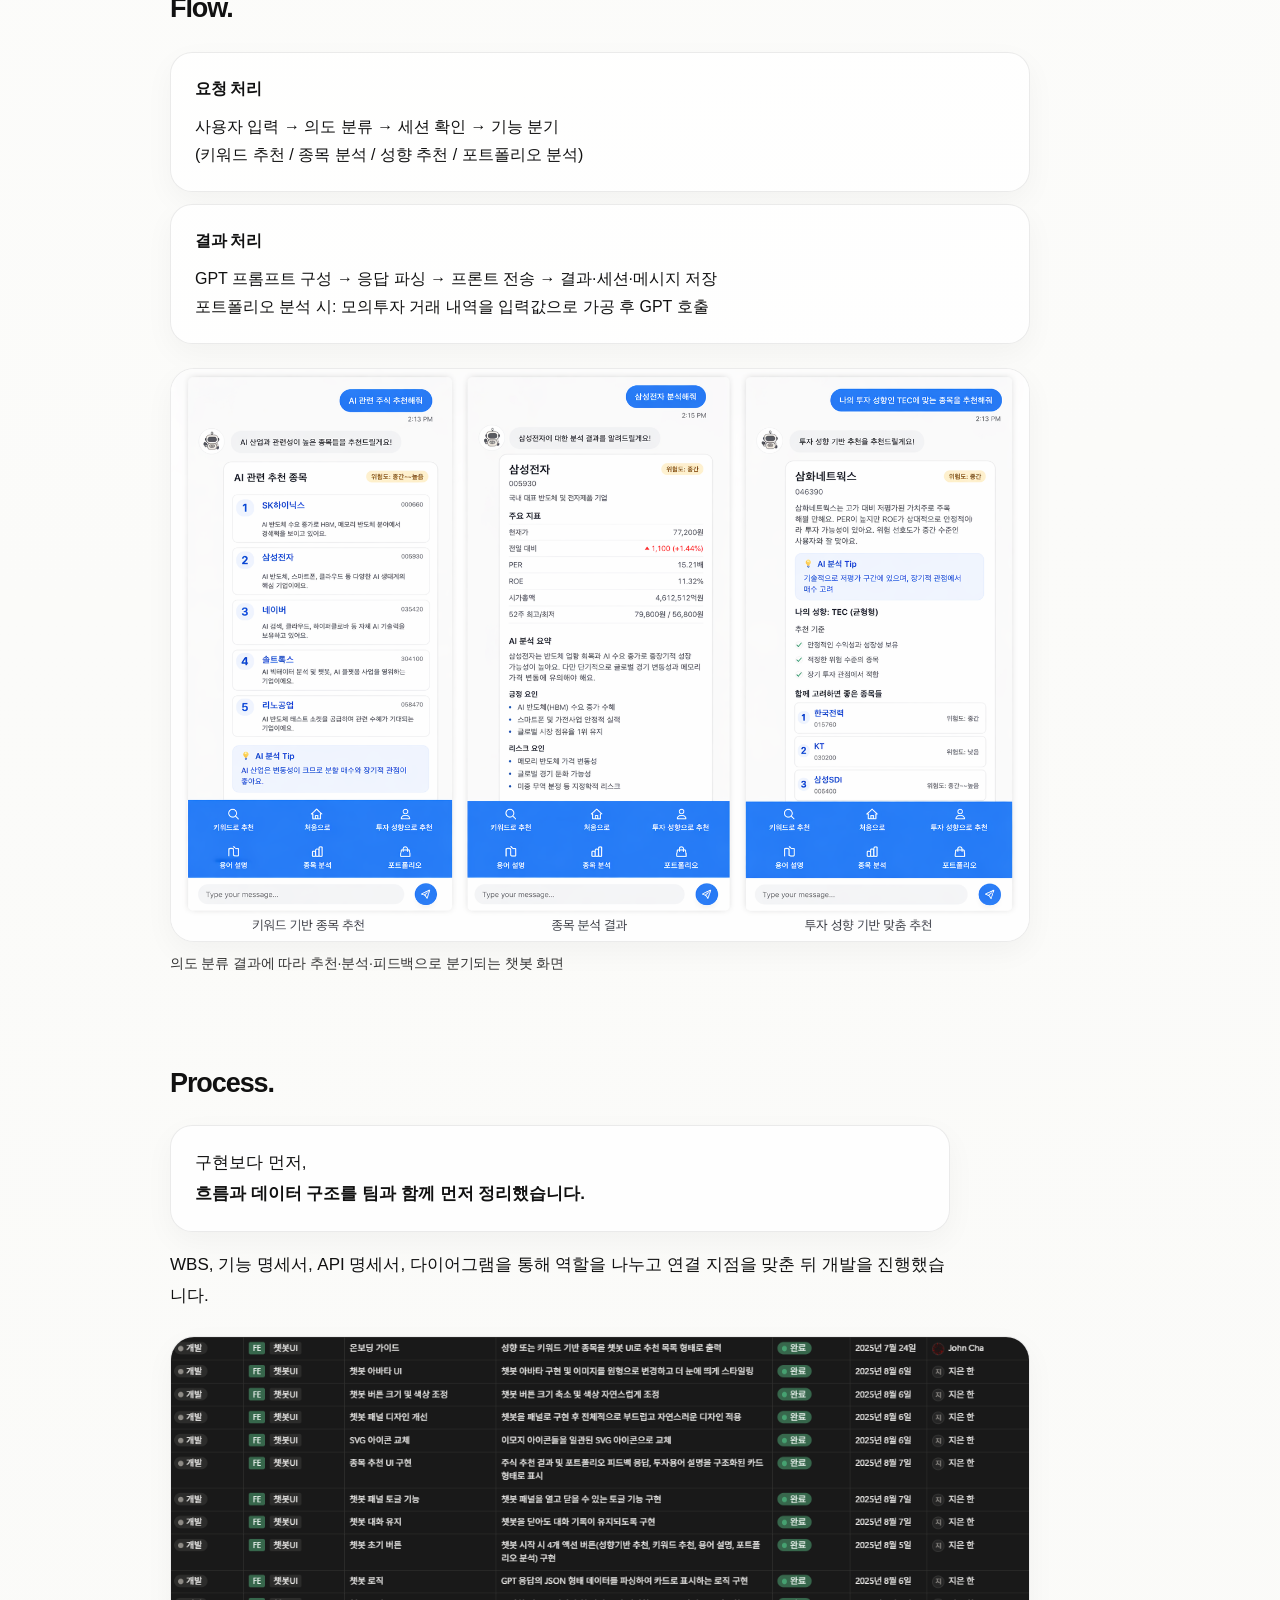
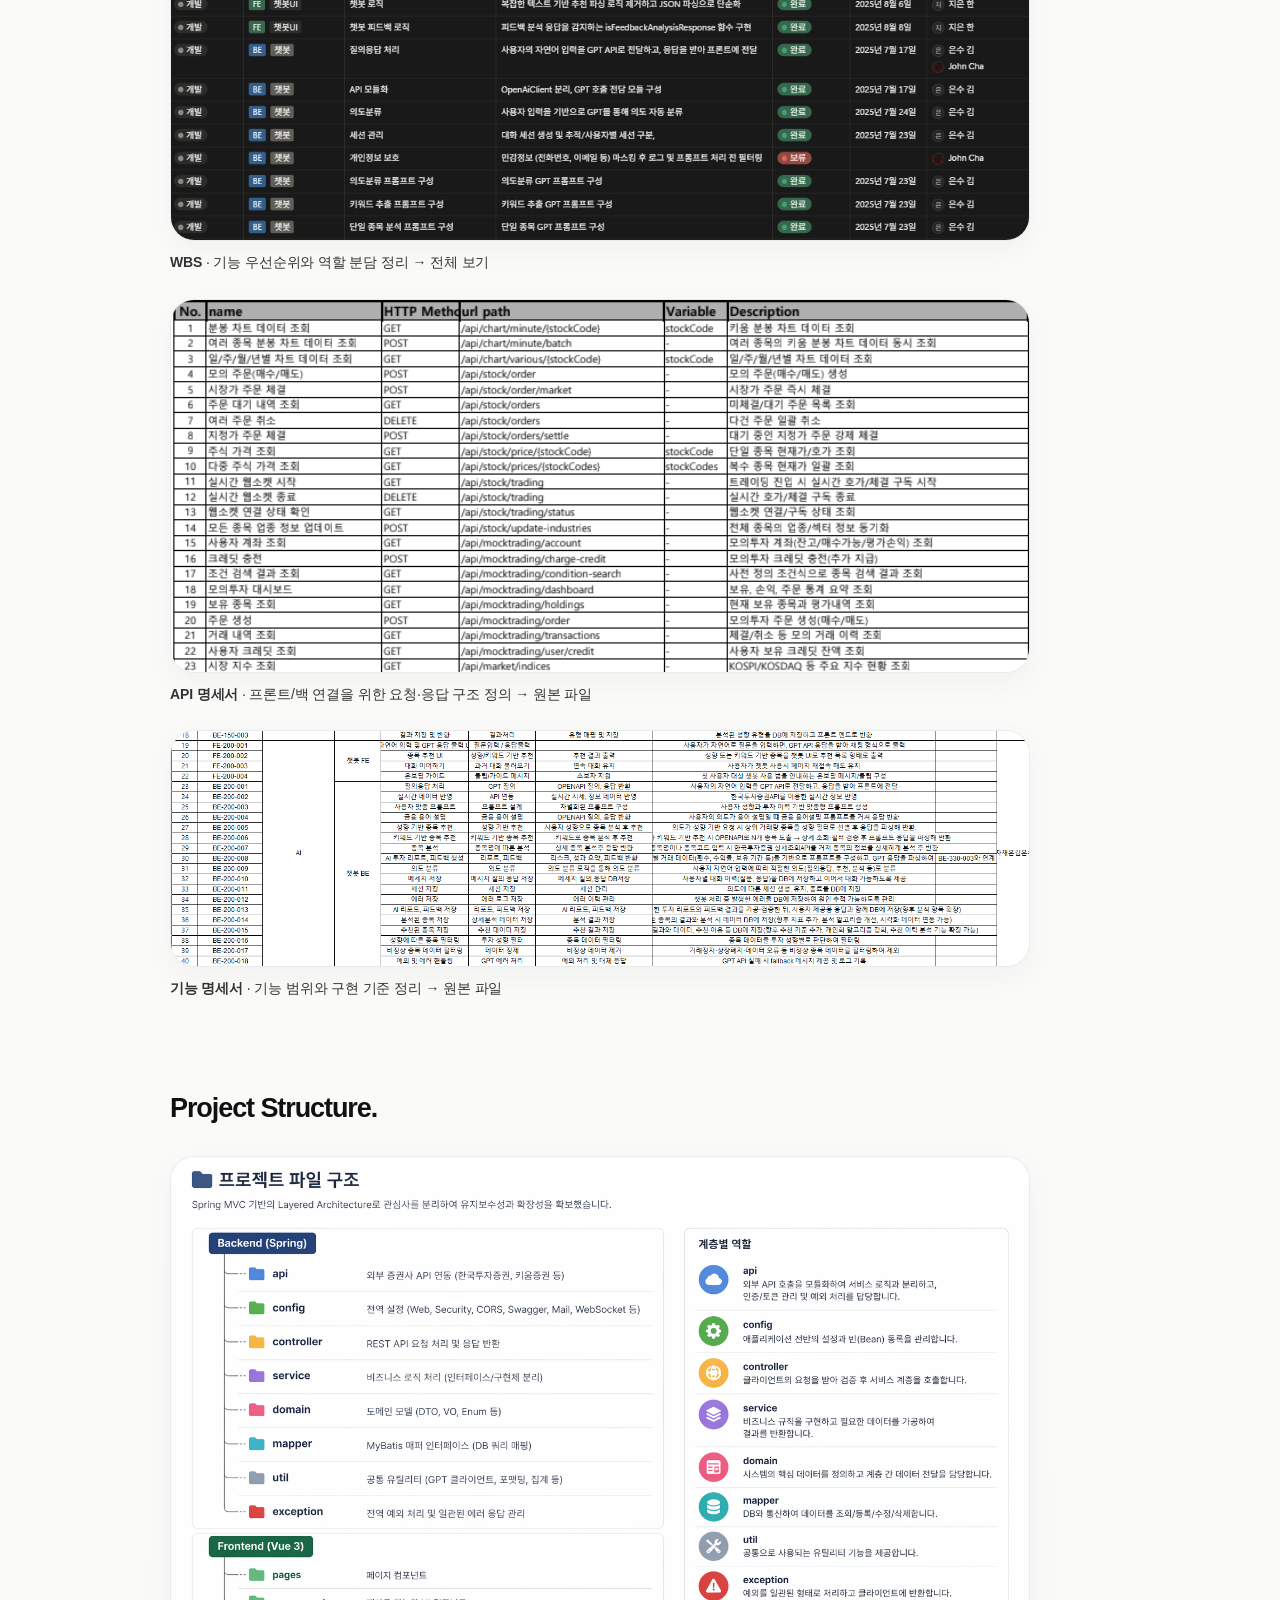
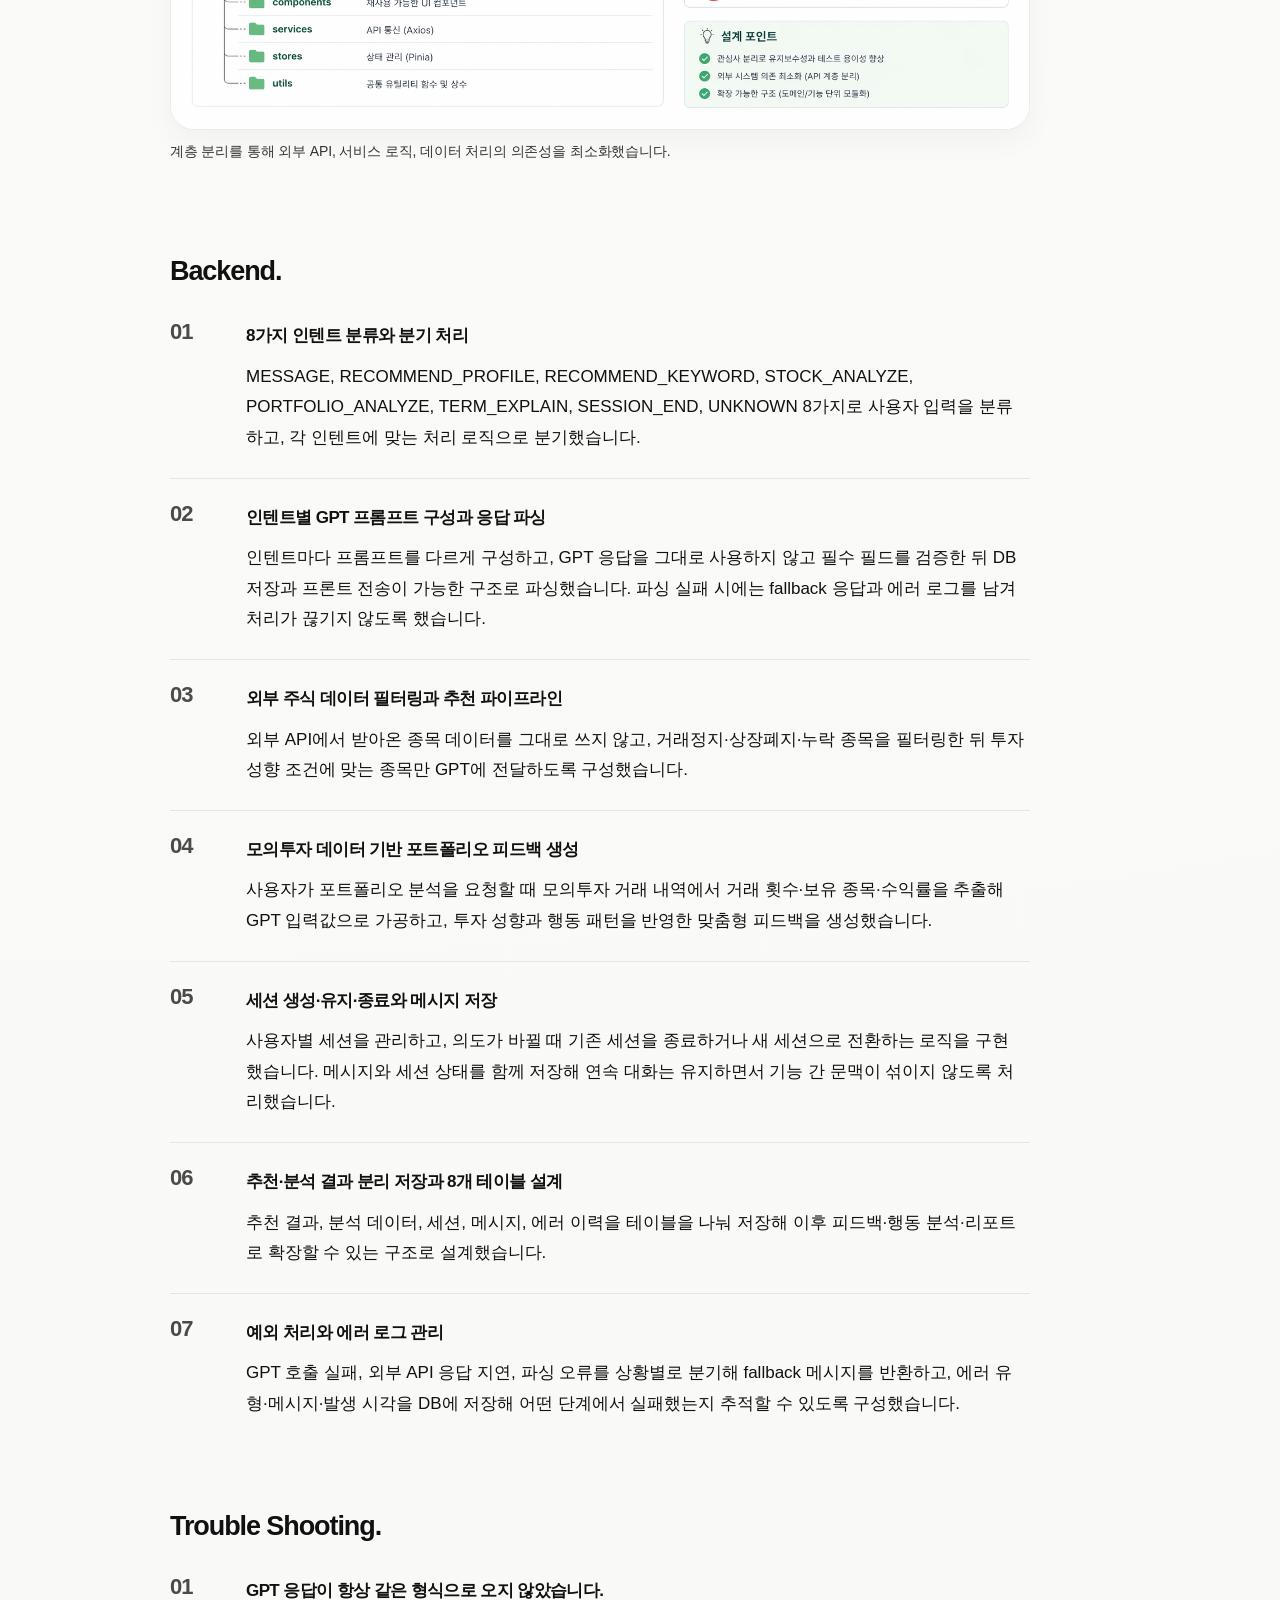
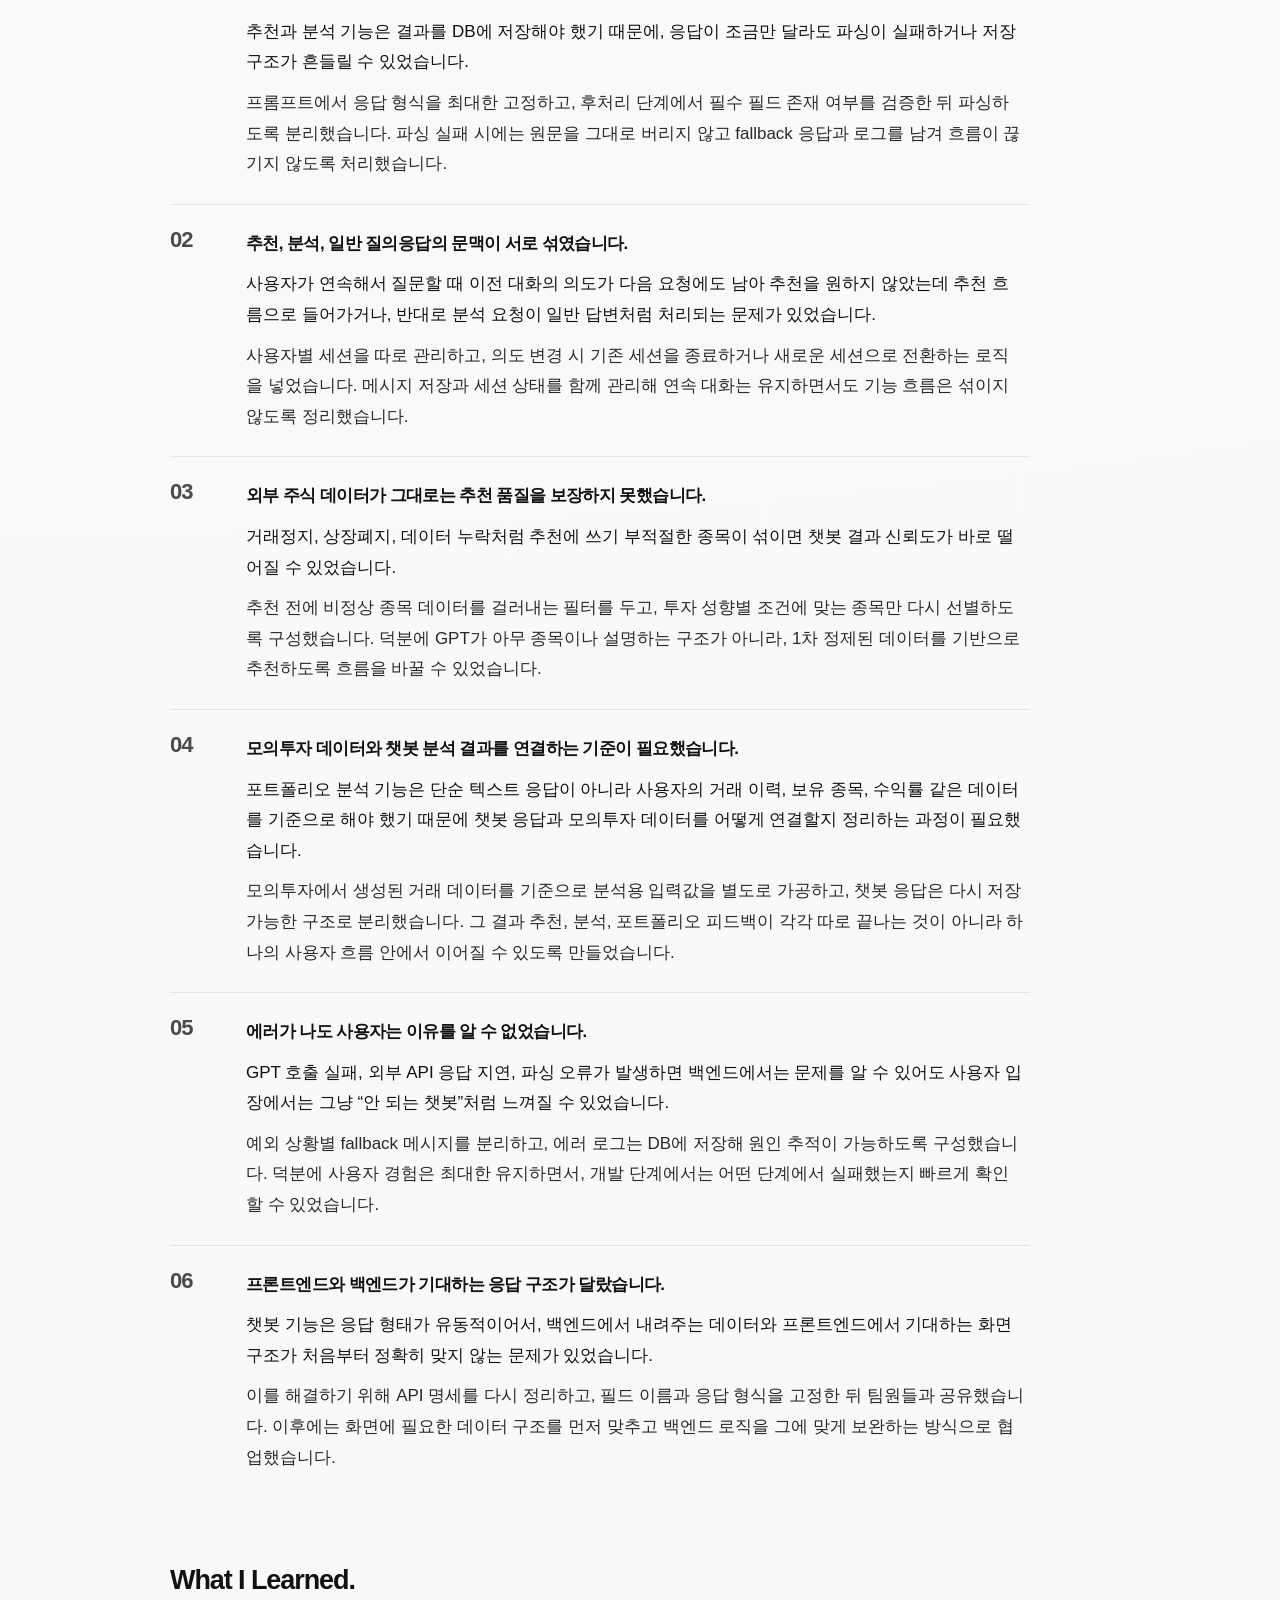
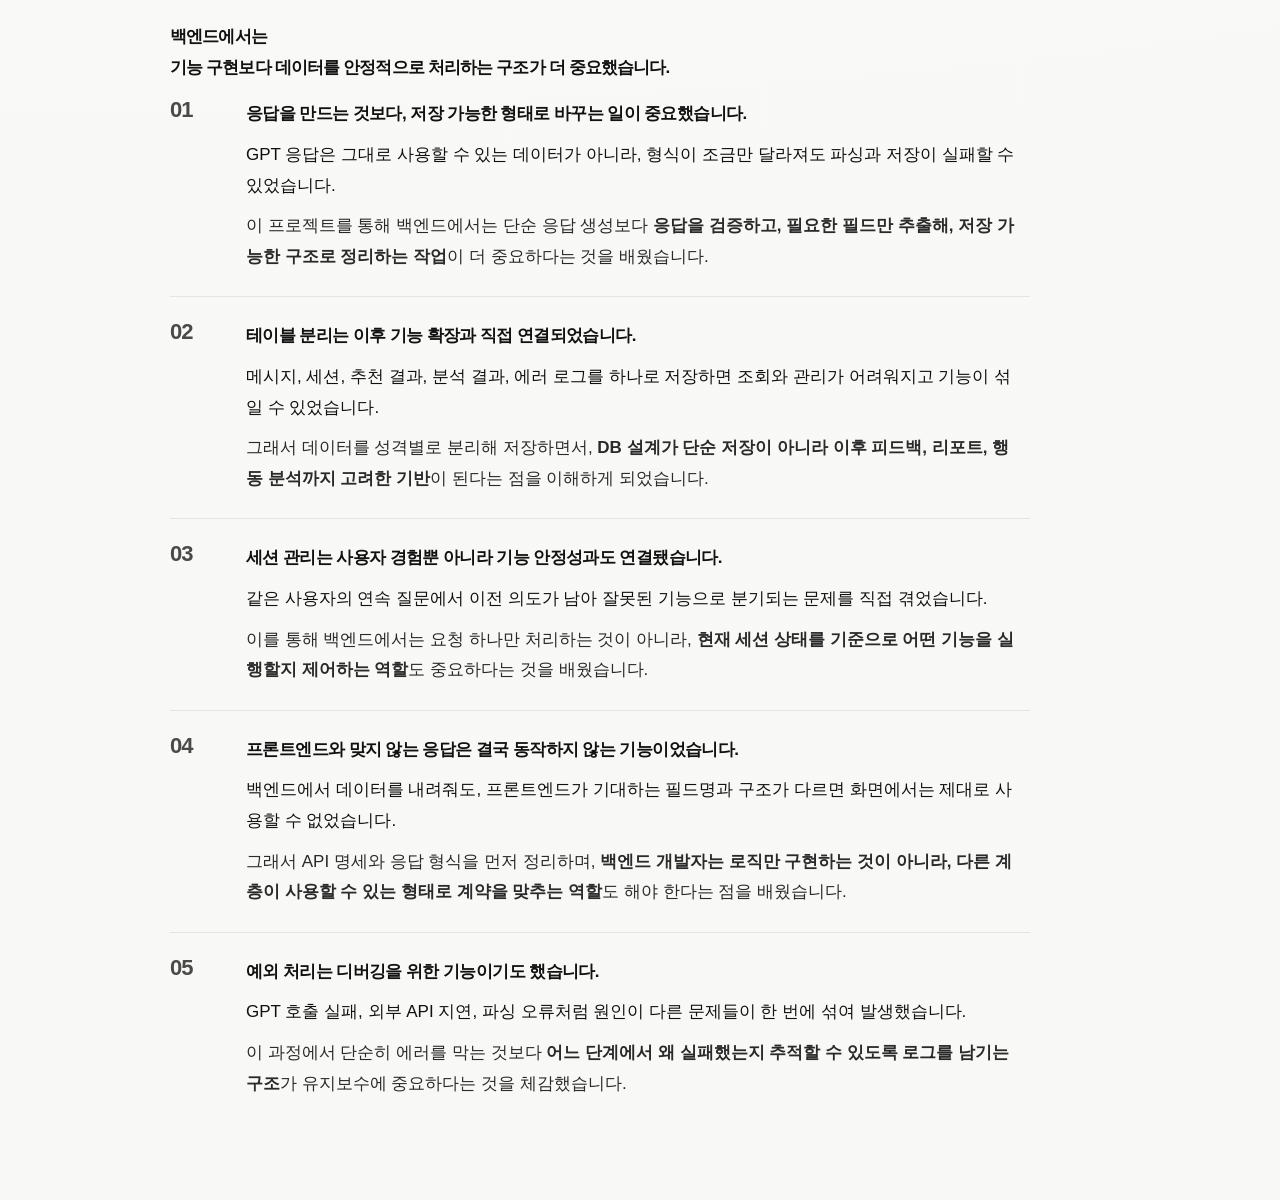
==== commit c868fff5: "UPDATE" ====
--- a/projects/finz.html
+++ b/projects/finz.html
@@ -296,10 +296,8 @@
         <h1 class="reveal delay-2">FINZ</h1>
 
         <p class="project-hero-sub reveal delay-3">
-          AI 챗봇을 중심으로<br />
-          <strong>키워드 기반 추천 · 종목 분석 · 투자 성향 기반 추천</strong>을
-          연결하고,<br />
-          모의투자와 피드백까지 이어지는 흐름을 설계한 금융 플랫폼
+          투자 성향 진단부터 AI 추천·종목 분석·모의투자·피드백까지<br />
+          <strong>학습과 실전이 연결되는 MZ세대 맞춤 금융 입문 플랫폼</strong>
         </p>
 
         <div class="chips reveal delay-4" style="margin-top: 18px">
@@ -381,6 +379,31 @@
             실제 투자 행동까지 이어지는 구조를 만드는 것을 목표로 했습니다.
           </div>
         </div>
+      </section>
+
+      <section class="detail-section reveal">
+        <h2>Overview.</h2>
+
+        <div class="chips">
+          <span class="chip">투자 성향 진단</span>
+          <span class="chip">AI 종목 추천</span>
+          <span class="chip">종목 분석</span>
+          <span class="chip">모의투자</span>
+          <span class="chip">포트폴리오 피드백</span>
+          <span class="chip">커뮤니티</span>
+          <span class="chip">금융 퀴즈</span>
+          <span class="chip">뉴스</span>
+        </div>
+
+        <p style="margin-top: 18px">
+          FINZ는 8명이 개발한 MZ세대 맞춤 금융 입문 플랫폼입니다. 투자 성향
+          진단부터 AI 추천, 모의투자, 커뮤니티, 금융 퀴즈까지 학습과 실전이
+          연결되는 구조로 설계했습니다.
+        </p>
+
+        <p style="margin-top: 14px">
+          저는 그 중 <strong>AI 챗봇 백엔드 전체</strong>를 담당했습니다.
+        </p>
       </section>
 
       <!-- WHAT I DID -->
@@ -399,33 +422,33 @@
             <span class="chip">메시지 / 결과 저장</span>
             <span class="chip">에러 로그 관리</span>
           </div>
-
-          <p style="margin-top: 14px">
-            또한 기능 단위로 역할을 나누어 개발을 진행했고, 프론트엔드와
-            연동하는 과정에서 API 요청/응답 구조를 맞추며 추천·분석 결과가
-            화면에 맞게 출력될 수 있도록 데이터 형태를 팀원들과 조율했습니다.
-          </p>
         </div>
 
         <p style="margin-top: 22px">
-          저는 챗봇 백엔드 기능을 담당하며, 사용자 입력을 의도별로 분기하고
-          <strong>
-            키워드 기반 추천, 종목 분석, 투자 성향 기반 추천, 포트폴리오 분석 </strong
-          >이 하나의 흐름 안에서 자연스럽게 동작하도록 설계했습니다.
+          챗봇 백엔드 전체를 담당했습니다. <strong>8가지 인텐트</strong>를
+          분류해 각 기능으로 분기하고, 의도 분류 → API 호출 → GPT 프롬프트 구성
+          → 응답 파싱 → 프론트 전송 → 결과·세션·메시지 저장까지
+          <strong>전체 처리 파이프라인</strong>을 설계했습니다.
         </p>
 
         <p style="margin-top: 14px">
-          특히 모의투자 데이터를 기반으로 사용자의 거래 내역을 분석하고, 투자
-          성향과 행동 패턴을 반영한 포트폴리오 피드백을 생성하도록 구현했습니다.
+          모의투자 거래 데이터에서
+          <strong>거래 횟수, 보유 종목, 수익률</strong>을 추출해 입력값으로
+          가공하고, 사용자의 투자 성향과 행동 패턴을 반영한
+          <strong>포트폴리오 피드백</strong>을 생성하도록 구현했습니다.
         </p>
 
         <p style="margin-top: 14px">
-          또한 대화가 단발성으로 끝나지 않도록
-          <strong>
-            메시지 저장, 세션 생성·유지·종료, 추천/분석 결과 저장, 에러 이력
-            관리 </strong
-          >까지 함께 구현해 이후 피드백과 모의투자 기능으로 연결될 수 있는
-          구조를 만들었습니다.
+          대화가 단발로 끝나지 않도록
+          <strong>메시지·세션·추천 결과·에러 이력</strong>을 각각 분리 저장해,
+          이후 피드백과 모의투자 기능으로 이어질 수 있는
+          <strong>8개 테이블 구조</strong>를 설계했습니다.
+        </p>
+
+        <p style="margin-top: 14px">
+          프론트엔드와 연동할 때 <strong>API 명세를 먼저 정리하고</strong>
+          필드명·응답 형식을 고정한 뒤 팀원들과 공유해, 추천·분석 결과가 화면에
+          맞게 출력될 수 있도록 조율했습니다.
         </p>
       </section>
 
@@ -434,33 +457,31 @@
         <h2>Flow.</h2>
 
         <div class="flow-box">
-          <div class="flow-line">
-            사용자 입력 → 의도 분류 → 세션 확인 → 키워드 추천 / 종목 분석 / 성향
-            추천 / 포트폴리오 분석 → GPT 응답 → 결과 저장 → 모의투자 및 피드백
-            연결
-          </div>
-
+          <div class="flow-line">요청 처리</div>
           <div class="flow-desc">
-            사용자 투자 데이터와 대화 흐름을 함께 고려해 결과가 실제 투자
-            행동으로 이어지도록 설계했습니다.
-          </div>
-        </div>
-      </section>
-
-      <section class="detail-section reveal">
-        <p class="quote-big">
-          보여주는 게 아니라,<br />
-          움직이게 만드는 것
-        </p>
-      </section>
-
-      <section class="detail-section reveal">
-        <h2>How It Works.</h2>
-
-        <div class="image-block">
-          <img src="../assets/finz_chatbot.png" />
-        </div>
-      </section>
+            사용자 입력 → 의도 분류 → 세션 확인 → 기능 분기<br />
+            (키워드 추천 / 종목 분석 / 성향 추천 / 포트폴리오 분석)
+          </div>
+        </div>
+
+        <div class="flow-box" style="margin-top: 12px">
+          <div class="flow-line">결과 처리</div>
+          <div class="flow-desc">
+            GPT 프롬프트 구성 → 응답 파싱 → 프론트 전송 → 결과·세션·메시지
+            저장<br />
+            포트폴리오 분석 시: 모의투자 거래 내역을 입력값으로 가공 후 GPT 호출
+          </div>
+        </div>
+        <div class="image-block" style="margin-top: 24px">
+          <img src="../assets/finz_chatbot.png" alt="FINZ 챗봇 화면" />
+        </div>
+
+        <div class="image-caption">
+          의도 분류 결과에 따라 추천·분석·피드백으로 분기되는 챗봇 화면
+        </div>
+      </section>
+
+      <section class="detail-section reveal"></section>
 
       <section class="detail-section reveal">
         <h2>Process.</h2>
@@ -528,10 +549,12 @@
           <div class="typo-item">
             <div class="typo-num">01</div>
             <div class="typo-body">
-              <p class="typo-title">챗봇 의도 분류와 대화 흐름 설계</p>
-              <p class="typo-text">
-                추천, 분석, 일반 질의응답이 하나의 흐름 안에서 자연스럽게
-                연결되도록 구성했습니다.
+              <p class="typo-title">8가지 인텐트 분류와 분기 처리</p>
+              <p class="typo-text">
+                MESSAGE, RECOMMEND_PROFILE, RECOMMEND_KEYWORD, STOCK_ANALYZE,
+                PORTFOLIO_ANALYZE, TERM_EXPLAIN, SESSION_END, UNKNOWN 8가지로
+                사용자 입력을 분류하고, 각 인텐트에 맞는 처리 로직으로
+                분기했습니다.
               </p>
             </div>
           </div>
@@ -539,10 +562,12 @@
           <div class="typo-item">
             <div class="typo-num">02</div>
             <div class="typo-body">
-              <p class="typo-title">프롬프트 구성과 GPT 응답 파싱</p>
-              <p class="typo-text">
-                응답을 그대로 보여주지 않고, 저장과 후속 활용이 가능하도록
-                구조화했습니다.
+              <p class="typo-title">인텐트별 GPT 프롬프트 구성과 응답 파싱</p>
+              <p class="typo-text">
+                인텐트마다 프롬프트를 다르게 구성하고, GPT 응답을 그대로
+                사용하지 않고 필수 필드를 검증한 뒤 DB 저장과 프론트 전송이
+                가능한 구조로 파싱했습니다. 파싱 실패 시에는 fallback 응답과
+                에러 로그를 남겨 처리가 끊기지 않도록 했습니다.
               </p>
             </div>
           </div>
@@ -551,11 +576,12 @@
             <div class="typo-num">03</div>
             <div class="typo-body">
               <p class="typo-title">
-                키워드 추천 · 종목 분석 · 투자 성향 추천 구현
-              </p>
-              <p class="typo-text">
-                사용자 입력과 투자 성향을 바탕으로 맞춤형 추천과 분석 기능을
-                구현했습니다.
+                외부 주식 데이터 필터링과 추천 파이프라인
+              </p>
+              <p class="typo-text">
+                외부 API에서 받아온 종목 데이터를 그대로 쓰지 않고,
+                거래정지·상장폐지·누락 종목을 필터링한 뒤 투자 성향 조건에 맞는
+                종목만 GPT에 전달하도록 구성했습니다.
               </p>
             </div>
           </div>
@@ -563,10 +589,13 @@
           <div class="typo-item">
             <div class="typo-num">04</div>
             <div class="typo-body">
-              <p class="typo-title">포트폴리오 분석 및 투자 피드백 생성</p>
-              <p class="typo-text">
-                모의투자 거래 데이터를 기반으로 사용자 투자 성향과 행동을
-                분석하고, 맞춤형 투자 피드백을 생성하도록 구현했습니다.
+              <p class="typo-title">
+                모의투자 데이터 기반 포트폴리오 피드백 생성
+              </p>
+              <p class="typo-text">
+                사용자가 포트폴리오 분석을 요청할 때 모의투자 거래 내역에서 거래
+                횟수·보유 종목·수익률을 추출해 GPT 입력값으로 가공하고, 투자
+                성향과 행동 패턴을 반영한 맞춤형 피드백을 생성했습니다.
               </p>
             </div>
           </div>
@@ -574,10 +603,12 @@
           <div class="typo-item">
             <div class="typo-num">05</div>
             <div class="typo-body">
-              <p class="typo-title">메시지 저장과 세션 생성 · 유지 · 종료</p>
-              <p class="typo-text">
-                연속 대화가 가능하도록 세션 상태와 메시지 흐름을 함께
-                관리했습니다.
+              <p class="typo-title">세션 생성·유지·종료와 메시지 저장</p>
+              <p class="typo-text">
+                사용자별 세션을 관리하고, 의도가 바뀔 때 기존 세션을 종료하거나
+                새 세션으로 전환하는 로직을 구현했습니다. 메시지와 세션 상태를
+                함께 저장해 연속 대화는 유지하면서 기능 간 문맥이 섞이지 않도록
+                처리했습니다.
               </p>
             </div>
           </div>
@@ -585,10 +616,13 @@
           <div class="typo-item">
             <div class="typo-num">06</div>
             <div class="typo-body">
-              <p class="typo-title">결과 저장과 후속 피드백 연결 구조 설계</p>
-              <p class="typo-text">
-                추천과 분석 결과를 분리 저장해 이후 피드백, 리포트, 행동
-                분석으로 확장할 수 있게 만들었습니다.
+              <p class="typo-title">
+                추천·분석 결과 분리 저장과 8개 테이블 설계
+              </p>
+              <p class="typo-text">
+                추천 결과, 분석 데이터, 세션, 메시지, 에러 이력을 테이블을 나눠
+                저장해 이후 피드백·행동 분석·리포트로 확장할 수 있는 구조로
+                설계했습니다.
               </p>
             </div>
           </div>
@@ -596,10 +630,11 @@
           <div class="typo-item">
             <div class="typo-num">07</div>
             <div class="typo-body">
-              <p class="typo-title">예외 처리와 fallback 응답 구성</p>
-              <p class="typo-text">
-                GPT 실패 상황에서도 사용자 경험이 끊기지 않도록 대체 응답과 에러
-                로그 저장 로직을 추가했습니다.
+              <p class="typo-title">예외 처리와 에러 로그 관리</p>
+              <p class="typo-text">
+                GPT 호출 실패, 외부 API 응답 지연, 파싱 오류를 상황별로 분기해
+                fallback 메시지를 반환하고, 에러 유형·메시지·발생 시각을 DB에
+                저장해 어떤 단계에서 실패했는지 추적할 수 있도록 구성했습니다.
               </p>
             </div>
           </div>
@@ -738,20 +773,113 @@
         <h2>What I Learned.</h2>
 
         <p class="quote-big">
-          추천을 만드는 것보다,<br />
-          추천 이후의 흐름을 설계하는 일이 더 중요했습니다.
-        </p>
-
-        <p class="quote-sub" style="margin-top: 18px">
-          백엔드에서는 응답 자체보다도, 저장 구조와 이후 기능 확장까지 고려한
-          설계가 서비스 경험 전체를 만든다는 점을 배웠습니다.
-        </p>
-
-        <p class="quote-sub" style="margin-top: 14px">
-          또한 팀 프로젝트에서는 기능을 각자 구현하는 것보다,
-          <strong>명세와 구조를 먼저 맞추고 연결 지점을 정리하는 과정</strong>이
-          협업 효율과 결과물의 완성도를 크게 좌우한다는 점을 경험했습니다.
-        </p>
+          백엔드에서는<br />
+          기능 구현보다 <strong>데이터를 안정적으로 처리하는 구조</strong>가 더
+          중요했습니다.
+        </p>
+
+        <div class="typo-list">
+          <div class="typo-item">
+            <div class="typo-num">01</div>
+            <div class="typo-body">
+              <p class="typo-title">
+                응답을 만드는 것보다, 저장 가능한 형태로 바꾸는 일이
+                중요했습니다.
+              </p>
+              <p class="typo-text">
+                GPT 응답은 그대로 사용할 수 있는 데이터가 아니라, 형식이 조금만
+                달라져도 파싱과 저장이 실패할 수 있었습니다.
+              </p>
+              <p class="typo-sub">
+                이 프로젝트를 통해 백엔드에서는 단순 응답 생성보다
+                <strong
+                  >응답을 검증하고, 필요한 필드만 추출해, 저장 가능한 구조로
+                  정리하는 작업</strong
+                >이 더 중요하다는 것을 배웠습니다.
+              </p>
+            </div>
+          </div>
+
+          <div class="typo-item">
+            <div class="typo-num">02</div>
+            <div class="typo-body">
+              <p class="typo-title">
+                테이블 분리는 이후 기능 확장과 직접 연결되었습니다.
+              </p>
+              <p class="typo-text">
+                메시지, 세션, 추천 결과, 분석 결과, 에러 로그를 하나로 저장하면
+                조회와 관리가 어려워지고 기능이 섞일 수 있었습니다.
+              </p>
+              <p class="typo-sub">
+                그래서 데이터를 성격별로 분리해 저장하면서,
+                <strong
+                  >DB 설계가 단순 저장이 아니라 이후 피드백, 리포트, 행동
+                  분석까지 고려한 기반</strong
+                >이 된다는 점을 이해하게 되었습니다.
+              </p>
+            </div>
+          </div>
+
+          <div class="typo-item">
+            <div class="typo-num">03</div>
+            <div class="typo-body">
+              <p class="typo-title">
+                세션 관리는 사용자 경험뿐 아니라 기능 안정성과도 연결됐습니다.
+              </p>
+              <p class="typo-text">
+                같은 사용자의 연속 질문에서 이전 의도가 남아 잘못된 기능으로
+                분기되는 문제를 직접 겪었습니다.
+              </p>
+              <p class="typo-sub">
+                이를 통해 백엔드에서는 요청 하나만 처리하는 것이 아니라,
+                <strong
+                  >현재 세션 상태를 기준으로 어떤 기능을 실행할지 제어하는
+                  역할</strong
+                >도 중요하다는 것을 배웠습니다.
+              </p>
+            </div>
+          </div>
+
+          <div class="typo-item">
+            <div class="typo-num">04</div>
+            <div class="typo-body">
+              <p class="typo-title">
+                프론트엔드와 맞지 않는 응답은 결국 동작하지 않는 기능이었습니다.
+              </p>
+              <p class="typo-text">
+                백엔드에서 데이터를 내려줘도, 프론트엔드가 기대하는 필드명과
+                구조가 다르면 화면에서는 제대로 사용할 수 없었습니다.
+              </p>
+              <p class="typo-sub">
+                그래서 API 명세와 응답 형식을 먼저 정리하며,
+                <strong
+                  >백엔드 개발자는 로직만 구현하는 것이 아니라, 다른 계층이
+                  사용할 수 있는 형태로 계약을 맞추는 역할</strong
+                >도 해야 한다는 점을 배웠습니다.
+              </p>
+            </div>
+          </div>
+
+          <div class="typo-item">
+            <div class="typo-num">05</div>
+            <div class="typo-body">
+              <p class="typo-title">
+                예외 처리는 디버깅을 위한 기능이기도 했습니다.
+              </p>
+              <p class="typo-text">
+                GPT 호출 실패, 외부 API 지연, 파싱 오류처럼 원인이 다른 문제들이
+                한 번에 섞여 발생했습니다.
+              </p>
+              <p class="typo-sub">
+                이 과정에서 단순히 에러를 막는 것보다
+                <strong
+                  >어느 단계에서 왜 실패했는지 추적할 수 있도록 로그를 남기는
+                  구조</strong
+                >가 유지보수에 중요하다는 것을 체감했습니다.
+              </p>
+            </div>
+          </div>
+        </div>
       </section>
     </div>
 
--- a/styles/main.css
+++ b/styles/main.css
@@ -99,7 +99,7 @@
 
 /* HERO */
 .hero {
-  display: grid;
+  display: flex;
   grid-template-columns: 300px minmax(0, 1fr);
   gap: 44px;
   align-items: center;
